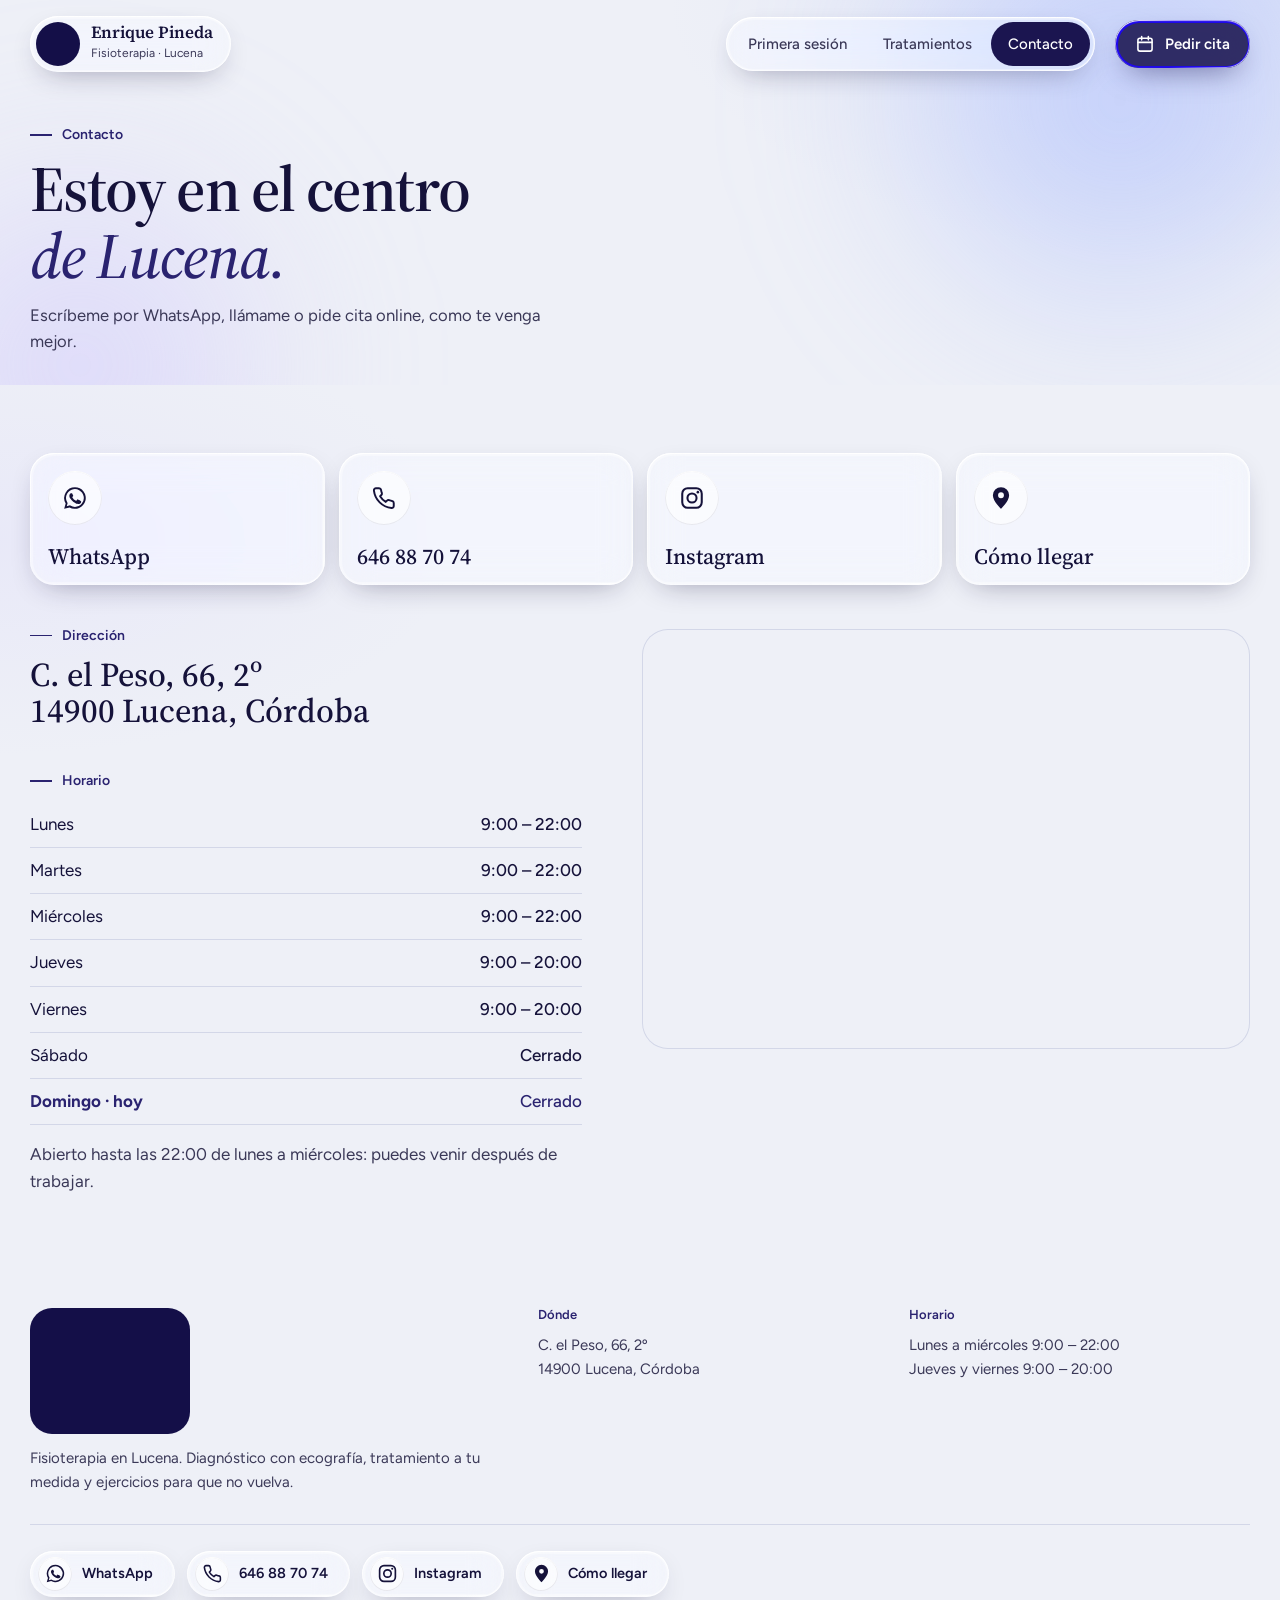
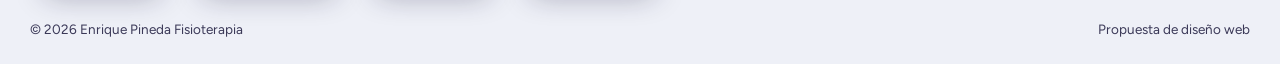
==== contacto.html @ 65e13099 "Tarjetas de la portada en una sola fila Co-Authored-By: Claude Opus 5.5 <noreply@anthropic.com> Clau" ====
<!doctype html><html lang="es"><head><meta charset="utf-8"><meta name="viewport" content="width=device-width,initial-scale=1">
<title>Contacto · Enrique Pineda Fisioterapia, Lucena</title><meta name="description" content="C. el Peso 66, 2º, Lucena. Teléfono y WhatsApp 646 88 70 74. De lunes a miércoles hasta las 22:00."><meta name="theme-color" content="#F3F4F9">
<meta property="og:title" content="Contacto · Enrique Pineda Fisioterapia, Lucena"><meta property="og:description" content="C. el Peso 66, 2º, Lucena. Teléfono y WhatsApp 646 88 70 74. De lunes a miércoles hasta las 22:00.">
<link rel="preconnect" href="https://fonts.googleapis.com"><link rel="preconnect" href="https://fonts.gstatic.com" crossorigin>
<link href="https://fonts.googleapis.com/css2?family=Source+Serif+4:ital,opsz,wght@0,8..60,400..700;1,8..60,400..600&family=Figtree:wght@400;500;600;700&display=swap" rel="stylesheet"><link rel="stylesheet" href="styles.css?v=8">
<link rel="icon" href="data:image/svg+xml,%3Csvg xmlns='http://www.w3.org/2000/svg' viewBox='0 0 32 32'%3E%3Crect width='32' height='32' rx='8' fill='%231B1550'/%3E%3Ctext x='16' y='22' font-family='Georgia' font-size='15' text-anchor='middle' fill='white'%3EEP%3C/text%3E%3C/svg%3E">
</head><body class="p-contacto">
<header class="top"><div class="wrap tin">
 <a class="logo vidrio" href="index.html?v=5" aria-label="Enrique Pineda Fisioterapia, inicio"><span class="lg-m"><img src="https://lh3.googleusercontent.com/gps-cs-s/ANWiy9TDPPx5HN5voLu350yyLnsIli0tbsr5EGFkxHIJ2i8C45ZOpgxBuerLYftpqGaePZYivNSWUARKgz8eI27tW5CN52xgbGE5AcU-4WLko_1ixAPlxbzzcXPRCS9EcOjyDguggU-z=w600-k-no" alt="" width="143" height="254"></span><span class="lg-t"><b>Enrique Pineda</b><small>Fisioterapia · Lucena</small></span></a>
 <nav class="nav vidrio" aria-label="Principal"><a href="primera-sesion.html?v=5">Primera sesión</a><a href="tratamientos.html?v=5">Tratamientos</a><a href="contacto.html?v=5" aria-current="page">Contacto</a></nav>
 <a class="btn pri hcta vidrio" href="reservar.html?v=5"><svg viewBox="0 0 24 24" aria-hidden="true"><g fill="none" stroke="currentColor" stroke-width="1.9" stroke-linecap="round"><rect x="3.5" y="5" width="17" height="15.5" rx="2.5"/><path d="M3.5 10h17M8 3v4M16 3v4"/></g></svg> Pedir cita</a>
 <button class="burger vidrio" aria-label="Abrir menú" aria-expanded="false" aria-controls="mm"><i></i><i></i></button>
</div></header>
<div class="mm" id="mm" aria-hidden="true"><a class="ml" href="primera-sesion.html?v=5">Primera sesión</a><a class="ml" href="tratamientos.html?v=5">Tratamientos</a><a class="ml" href="contacto.html?v=5" aria-current="page">Contacto</a><a class="btn pri" href="reservar.html?v=5">Pedir cita</a></div>
<main>
<section class="ph"><div class="capas" aria-hidden="true"><i></i><i></i></div><div class="wrap">
 <p class="kick rv">Contacto</p><h1 class="rv">Estoy en el centro<br><em>de Lucena.</em></h1>
 <p class="lead rv">Escríbeme por WhatsApp, llámame o pide cita online, como te venga mejor.</p>
</div></section>
<section class="sec"><div class="wrap">
 <div class="redes grande"><a class="rd rd-wa" href="https://wa.me/34646887074" target="_blank" rel="noopener"><span class="rd-i"><svg viewBox="0 0 24 24" aria-hidden="true"><path fill="currentColor" d="M12 2a10 10 0 0 0-8.6 15.1L2 22l5-1.3A10 10 0 1 0 12 2zm0 18.2c-1.5 0-3-.4-4.3-1.2l-.3-.2-3 .8.8-2.9-.2-.3A8.2 8.2 0 1 1 12 20.2zm4.5-6.1c-.2-.1-1.5-.7-1.7-.8-.2-.1-.4-.1-.6.1l-.8 1c-.1.2-.3.2-.5.1a6.7 6.7 0 0 1-3.3-2.9c-.3-.4.2-.4.7-1.4.1-.2 0-.3 0-.4l-.8-1.8c-.2-.5-.4-.4-.6-.4h-.5a1 1 0 0 0-.7.3c-.2.3-.9.9-.9 2.2s1 2.6 1.1 2.7c.1.2 1.9 2.9 4.6 4 1.7.7 2.4.8 3.2.7.5-.1 1.5-.6 1.8-1.2.2-.6.2-1.1.1-1.2l-.5-.3z"/></svg></span><span>WhatsApp</span></a><a class="rd rd-tl" href="tel:+34646887074"><span class="rd-i"><svg viewBox="0 0 24 24" aria-hidden="true"><path fill="none" stroke="currentColor" stroke-width="1.8" stroke-linejoin="round" d="M21 16.6v2.8a1.9 1.9 0 0 1-2.1 1.9A18.6 18.6 0 0 1 2.7 5.1 1.9 1.9 0 0 1 4.6 3h2.8a1.9 1.9 0 0 1 1.9 1.6c.1.9.4 1.8.7 2.6a1.9 1.9 0 0 1-.4 2L8.4 10.4a15 15 0 0 0 5.2 5.2l1.2-1.2a1.9 1.9 0 0 1 2-.4c.8.3 1.7.6 2.6.7a1.9 1.9 0 0 1 1.6 1.9z"/></svg></span><span>646 88 70 74</span></a><a class="rd rd-ig" href="https://www.instagram.com/enriquepinedafisioterapia/" target="_blank" rel="noopener"><span class="rd-i"><svg viewBox="0 0 24 24" aria-hidden="true"><g fill="none" stroke="currentColor" stroke-width="1.9"><rect x="3" y="3" width="18" height="18" rx="5"/><circle cx="12" cy="12" r="4.2"/></g><circle cx="17.4" cy="6.6" r="1.2" fill="currentColor"/></svg></span><span>Instagram</span></a><a class="rd rd-gm" href="https://www.google.com/maps/search/?api=1&query=Enrique+Pineda+Fisioterapia+Lucena" target="_blank" rel="noopener"><span class="rd-i"><svg viewBox="0 0 24 24" aria-hidden="true"><path fill="currentColor" d="M12 2a7.5 7.5 0 0 0-7.5 7.5c0 5.6 7.5 12.5 7.5 12.5s7.5-6.9 7.5-12.5A7.5 7.5 0 0 0 12 2zm0 10.2a2.7 2.7 0 1 1 0-5.4 2.7 2.7 0 0 1 0 5.4z"/></svg></span><span>Cómo llegar</span></a></div>
 <div class="vg">
  <div>
   <p class="kick rv">Dirección</p><p class="dir rv">C. el Peso, 66, 2º<br>14900 Lucena, Córdoba</p>
   <p class="kick rv" style="margin-top:44px">Horario</p>
   <ul class="hours rv"><li data-d="1"><span>Lunes</span><b>9:00 – 22:00</b></li><li data-d="2"><span>Martes</span><b>9:00 – 22:00</b></li><li data-d="3"><span>Miércoles</span><b>9:00 – 22:00</b></li><li data-d="4"><span>Jueves</span><b>9:00 – 20:00</b></li><li data-d="5"><span>Viernes</span><b>9:00 – 20:00</b></li><li data-d="6"><span>Sábado</span><b>Cerrado</b></li><li data-d="0"><span>Domingo</span><b>Cerrado</b></li></ul>
   <p class="mu rv">Abierto hasta las 22:00 de lunes a miércoles: puedes venir después de trabajar.</p>
  </div>
  <div class="mapbox rv"><iframe src="https://www.google.com/maps?q=Enrique+Pineda+Fisioterapia,+C.+el+Peso+66,+14900+Lucena&z=17&output=embed" loading="lazy" title="Mapa de la consulta" referrerpolicy="no-referrer-when-downgrade"></iframe></div>
 </div>
</div></section>
</main>
<footer class="pie"><div class="wrap">
 <div class="pie-g">
  <div><a class="logo-full" href="index.html?v=5" aria-label="Enrique Pineda Fisioterapia, inicio"><img src="https://lh3.googleusercontent.com/gps-cs-s/ANWiy9TDPPx5HN5voLu350yyLnsIli0tbsr5EGFkxHIJ2i8C45ZOpgxBuerLYftpqGaePZYivNSWUARKgz8eI27tW5CN52xgbGE5AcU-4WLko_1ixAPlxbzzcXPRCS9EcOjyDguggU-z=w600-k-no" alt="Logotipo de Enrique Pineda Fisioterapia" width="480" height="848"></a><p>Fisioterapia en Lucena. Diagnóstico con ecografía, tratamiento a tu medida y ejercicios para que no vuelva.</p></div>
  <div><h4>Dónde</h4><p><a href="https://www.google.com/maps/search/?api=1&query=Enrique+Pineda+Fisioterapia+Lucena" target="_blank" rel="noopener">C. el Peso, 66, 2º<br>14900 Lucena, Córdoba</a></p></div>
  <div><h4>Horario</h4><p>Lunes a miércoles 9:00 – 22:00<br>Jueves y viernes 9:00 – 20:00</p></div>
 </div>
 <div class="redes pie-r"><a class="rd rd-wa" href="https://wa.me/34646887074" target="_blank" rel="noopener"><span class="rd-i"><svg viewBox="0 0 24 24" aria-hidden="true"><path fill="currentColor" d="M12 2a10 10 0 0 0-8.6 15.1L2 22l5-1.3A10 10 0 1 0 12 2zm0 18.2c-1.5 0-3-.4-4.3-1.2l-.3-.2-3 .8.8-2.9-.2-.3A8.2 8.2 0 1 1 12 20.2zm4.5-6.1c-.2-.1-1.5-.7-1.7-.8-.2-.1-.4-.1-.6.1l-.8 1c-.1.2-.3.2-.5.1a6.7 6.7 0 0 1-3.3-2.9c-.3-.4.2-.4.7-1.4.1-.2 0-.3 0-.4l-.8-1.8c-.2-.5-.4-.4-.6-.4h-.5a1 1 0 0 0-.7.3c-.2.3-.9.9-.9 2.2s1 2.6 1.1 2.7c.1.2 1.9 2.9 4.6 4 1.7.7 2.4.8 3.2.7.5-.1 1.5-.6 1.8-1.2.2-.6.2-1.1.1-1.2l-.5-.3z"/></svg></span><span>WhatsApp</span></a><a class="rd rd-tl" href="tel:+34646887074"><span class="rd-i"><svg viewBox="0 0 24 24" aria-hidden="true"><path fill="none" stroke="currentColor" stroke-width="1.8" stroke-linejoin="round" d="M21 16.6v2.8a1.9 1.9 0 0 1-2.1 1.9A18.6 18.6 0 0 1 2.7 5.1 1.9 1.9 0 0 1 4.6 3h2.8a1.9 1.9 0 0 1 1.9 1.6c.1.9.4 1.8.7 2.6a1.9 1.9 0 0 1-.4 2L8.4 10.4a15 15 0 0 0 5.2 5.2l1.2-1.2a1.9 1.9 0 0 1 2-.4c.8.3 1.7.6 2.6.7a1.9 1.9 0 0 1 1.6 1.9z"/></svg></span><span>646 88 70 74</span></a><a class="rd rd-ig" href="https://www.instagram.com/enriquepinedafisioterapia/" target="_blank" rel="noopener"><span class="rd-i"><svg viewBox="0 0 24 24" aria-hidden="true"><g fill="none" stroke="currentColor" stroke-width="1.9"><rect x="3" y="3" width="18" height="18" rx="5"/><circle cx="12" cy="12" r="4.2"/></g><circle cx="17.4" cy="6.6" r="1.2" fill="currentColor"/></svg></span><span>Instagram</span></a><a class="rd rd-gm" href="https://www.google.com/maps/search/?api=1&query=Enrique+Pineda+Fisioterapia+Lucena" target="_blank" rel="noopener"><span class="rd-i"><svg viewBox="0 0 24 24" aria-hidden="true"><path fill="currentColor" d="M12 2a7.5 7.5 0 0 0-7.5 7.5c0 5.6 7.5 12.5 7.5 12.5s7.5-6.9 7.5-12.5A7.5 7.5 0 0 0 12 2zm0 10.2a2.7 2.7 0 1 1 0-5.4 2.7 2.7 0 0 1 0 5.4z"/></svg></span><span>Cómo llegar</span></a></div>
 <div class="pie-b"><span>© 2026 Enrique Pineda Fisioterapia</span><span>Propuesta de diseño web</span></div>
</div></footer>
<script>window.EP_HOURS=[[["9:00", "22:00"]], [["9:00", "22:00"]], [["9:00", "22:00"]], [["9:00", "20:00"]], [["9:00", "20:00"]], [], []];window.EP_WA="https://wa.me/34646887074";</script>
<script src="app.js?v=5"></script></body></html>
---- styles.css ----
:root{
 --papel:#EEF0F7;--blanco:#F8F9FD;--marino:#1B1550;--marino2:#2A2370;--hielo:#DFE4F5;--luz:#9DB2FF;
 --tinta:#15123A;--tinta2:#3B3958;--linea:#D3D7E8;
 --s:"Source Serif 4",Georgia,serif;--b:"Figtree",system-ui,sans-serif;--ease:cubic-bezier(.2,.75,.2,1)
}
*,*::before,*::after{box-sizing:border-box;margin:0;padding:0}
html{overflow-x:clip;scroll-behavior:smooth;-webkit-text-size-adjust:100%}
body{font:400 17px/1.6 var(--b);color:var(--tinta);background:var(--papel);-webkit-font-smoothing:antialiased;overflow-x:clip}
img{display:block;max-width:100%}
a{color:inherit}
h1,h2,h3{font-family:var(--s);font-weight:500;letter-spacing:-.02em;line-height:1;font-optical-sizing:auto}
h1 em,h2 em{font-style:italic;font-weight:400;color:var(--marino2)}
h2{font-size:clamp(42px,5.4vw,76px)}
.wrap{width:min(1220px,100% - 48px);margin-inline:auto;position:relative}
.kick{display:flex;align-items:center;gap:10px;font:600 14px/1 var(--b);color:var(--marino2);margin-bottom:22px}
.kick::before{content:"";width:22px;height:1.5px;background:currentColor}
.lead{font-size:clamp(17px,1.5vw,20px);line-height:1.55;color:var(--tinta2);max-width:32em}
.mu{color:var(--tinta2)}.sm{font-size:14px}
:focus-visible{outline:2px solid var(--marino2);outline-offset:3px;border-radius:6px}

/* botones */
.btn{--bg:var(--marino);--fg:#fff;display:inline-flex;align-items:center;justify-content:center;gap:10px;height:54px;padding:0 26px;border-radius:999px;border:0;background:var(--bg);color:var(--fg);box-shadow:inset 0 0 0 1.5px var(--bd,var(--bg));font:600 16px/1 var(--b);text-decoration:none;cursor:pointer;transition:background .25s,color .25s,box-shadow .25s,transform .2s var(--ease)}
.btn svg{width:20px;height:20px}
.btn:active{transform:scale(.97)}
.btn.pri:hover{--bg:var(--marino2)}
.btn.gh{--bg:transparent;--fg:var(--tinta);--bd:var(--linea)}
.btn.gh:hover{--bd:var(--tinta)}
.btn.claro{--bg:#fff;--fg:var(--marino)}
.btn.claro:hover{--bg:var(--hielo)}
.btn.full{width:100%}
.btn:disabled{opacity:.4;cursor:not-allowed}
.hb{display:flex;flex-wrap:wrap;gap:12px}

/* vidrio del header: los bordes reflejan lo de detrás */
.vidrio{position:relative;isolation:isolate;--ang:135deg;background:rgba(255,255,255,.32);backdrop-filter:blur(16px) saturate(1.7);-webkit-backdrop-filter:blur(16px) saturate(1.7);box-shadow:inset 0 1px 1px rgba(255,255,255,.75),inset 0 -1px 1px rgba(255,255,255,.2),0 10px 30px -14px rgba(21,18,58,.45)}
.vidrio::before,.rd::before{content:"";position:absolute;inset:0;border-radius:inherit;padding:2.5px;backdrop-filter:blur(.6px) brightness(1.55) saturate(2.4) contrast(1.15);-webkit-backdrop-filter:blur(.6px) brightness(1.55) saturate(2.4) contrast(1.15);-webkit-mask:linear-gradient(#000 0 0) content-box,linear-gradient(#000 0 0);-webkit-mask-composite:xor;mask:linear-gradient(#000 0 0) content-box exclude,linear-gradient(#000 0 0);pointer-events:none;z-index:1}
.vidrio::after,.rd::after{content:"";position:absolute;inset:0;border-radius:inherit;padding:1.2px;background:linear-gradient(var(--ang),rgba(255,255,255,.95),rgba(255,255,255,.08) 32%,rgba(255,255,255,0) 55%,rgba(255,255,255,.55) 85%,rgba(255,255,255,.9));-webkit-mask:linear-gradient(#000 0 0) content-box,linear-gradient(#000 0 0);-webkit-mask-composite:xor;mask:linear-gradient(#000 0 0) content-box exclude,linear-gradient(#000 0 0);pointer-events:none;z-index:2}

/* cabecera */
.top{position:sticky;top:0;z-index:50;padding-top:12px}
.tin{display:flex;align-items:center;gap:20px;height:64px}
.logo{display:flex;align-items:center;gap:11px;text-decoration:none;color:var(--tinta)}
.logo.vidrio{padding:6px 18px 6px 6px;border-radius:999px}
.lg-m{position:relative;flex:none;width:44px;height:44px;border-radius:50%;overflow:hidden;background:#140F48}
.lg-m img{position:absolute;width:104px;max-width:none;height:auto;left:-30px;top:-45px}
.lg-t b{display:block;font:600 17px/1.05 var(--s)}
.lg-t small{display:block;font-size:12px;color:var(--tinta2);margin-top:2px}
.nav.vidrio{display:flex;gap:2px;margin-left:auto;padding:5px;border-radius:999px}
.nav a{padding:10px 17px;border-radius:999px;font-weight:500;font-size:15px;text-decoration:none;color:var(--tinta2);transition:background .25s,color .25s}
.nav a:hover{color:var(--tinta);background:rgba(255,255,255,.6)}
.nav a[aria-current=page]{background:var(--marino);color:#fff}
.hcta.vidrio{height:48px;padding:0 20px;font-size:15px;background:rgba(27,21,80,.88);box-shadow:inset 0 1px 1px rgba(255,255,255,.35),0 12px 30px -12px rgba(27,21,80,.6)}
.burger{display:none;margin-left:auto;width:48px;height:48px;border:0;border-radius:999px;cursor:pointer}
.burger i{position:absolute;left:15px;right:15px;height:1.8px;background:var(--tinta);z-index:3;transition:transform .3s var(--ease)}
.burger i:first-child{top:20px}.burger i:last-child{top:27px}
.burger[aria-expanded=true] i:first-child{transform:translateY(3.5px) rotate(45deg)}
.burger[aria-expanded=true] i:last-child{transform:translateY(-3.5px) rotate(-45deg)}
.mm{position:fixed;inset:76px 0 0;z-index:49;background:rgba(243,244,249,.96);backdrop-filter:blur(18px);padding:24px 16px;display:flex;flex-direction:column;opacity:0;visibility:hidden;transform:translateY(-8px);transition:.3s var(--ease)}
.mm.on{opacity:1;visibility:visible;transform:none}
.mm a.ml{font:500 36px/1.15 var(--s);text-decoration:none;padding:12px 0;border-bottom:1px solid var(--linea)}
.mm .btn{margin-top:24px}

/* capas de luz */
.capas{position:absolute;inset:0;overflow:hidden;pointer-events:none;z-index:0}
.capas i{position:absolute;border-radius:50%;filter:blur(70px)}
.capas i:first-child{width:640px;height:640px;right:-160px;top:-220px;background:radial-gradient(circle,rgba(157,178,255,.55),transparent 66%);animation:d1 22s ease-in-out infinite alternate}
.capas i:last-child{width:560px;height:560px;left:-200px;bottom:-260px;background:radial-gradient(circle,rgba(200,190,255,.5),transparent 66%);animation:d2 26s ease-in-out infinite alternate}
@keyframes d1{to{transform:translate(-80px,90px) scale(1.1)}}
@keyframes d2{to{transform:translate(110px,-60px) scale(.92)}}

/* hero */
.hero{position:relative;margin-top:-76px;padding:150px 0 90px;overflow:hidden;isolation:isolate}
.hero>.wrap{z-index:1}
.hg{display:grid;grid-template-columns:1.05fr .95fr;gap:56px;align-items:center}
.estado{display:inline-flex;align-items:center;gap:10px;padding:8px 16px 8px 12px;border-radius:999px;background:rgba(255,255,255,.7);box-shadow:inset 0 0 0 1px var(--linea);font-size:14.5px;font-weight:600;margin-bottom:26px}
.estado .dot{width:9px;height:9px;border-radius:50%;background:#22C55E;box-shadow:0 0 0 0 rgba(34,197,94,.5);animation:late 2s infinite}
.estado.cl .dot{background:#F59E0B;animation:none}
@keyframes late{70%{box-shadow:0 0 0 9px rgba(34,197,94,0)}}
.hero h1{font-size:clamp(50px,6.6vw,96px);margin-bottom:26px;line-height:.98}
.hero h1 em{display:inline-block}
.hero .lead{margin-bottom:34px}
.nota{display:flex;align-items:center;gap:12px;margin-top:36px;font-size:15px;color:var(--tinta2)}
.nota b{font:500 34px/1 var(--s);color:var(--tinta)}
.est{color:#E8A90C;letter-spacing:2px}
.hfig{position:relative}
.cita{position:absolute;left:-46px;bottom:-34px;max-width:270px;padding:18px 20px;border-radius:18px;background:rgba(255,255,255,.75);backdrop-filter:blur(16px);-webkit-backdrop-filter:blur(16px);box-shadow:inset 0 1px 1px #fff,0 0 0 1px var(--linea),0 24px 40px -24px rgba(21,18,58,.5);animation:flota 7s ease-in-out infinite}
.cita blockquote{font:italic 500 19px/1.3 var(--s)}
.cita figcaption{font-size:13px;color:var(--tinta2);margin-top:8px}
@keyframes flota{50%{transform:translateY(-10px)}}

/* monitor de ecografía */
.eco{border-radius:26px;background:linear-gradient(160deg,#221B66,#120D3E);padding:14px;box-shadow:0 50px 90px -40px rgba(21,18,58,.7),inset 0 1px 1px rgba(255,255,255,.15);color:#fff}
.eco-bar,.eco-pie{display:flex;justify-content:space-between;align-items:center;padding:6px 10px 12px;font-size:12.5px;font-weight:600;color:rgba(255,255,255,.7)}
.eco-pie{padding:12px 10px 4px}
.eco-bar span:first-child{display:flex;align-items:center;gap:8px;color:#fff}
.eco-bar span:first-child i{width:8px;height:8px;border-radius:50%;background:#FF5A5F;animation:rec 1.4s infinite}
@keyframes rec{50%{opacity:.25}}
.eco-bar [data-eco-paso]{padding:4px 10px;border-radius:999px;background:rgba(157,178,255,.18);color:var(--luz)}
.eco-pie [data-eco-txt]{color:#fff;font-size:14px}
.eco-pan{position:relative;border-radius:16px;overflow:hidden;background:#05060F}
.eco-pan svg{display:block;width:100%;height:auto}
.eco-capa{fill:none;stroke:rgba(255,255,255,.55);stroke-width:3;filter:blur(1.2px)}
.eco-capa.c2{stroke:rgba(255,255,255,.38);stroke-width:5}
.eco-capa.c3{stroke:rgba(255,255,255,.3);stroke-width:2}
.eco-barrido{transform-origin:200px 12px;animation:barre 4.5s ease-in-out infinite alternate}
@keyframes barre{from{transform:rotate(-27deg)}to{transform:rotate(27deg)}}
.eco-ruido{animation:parpa .18s steps(2) infinite}
@keyframes parpa{50%{opacity:.48}}
.eco-diana{transition:transform 1s var(--ease)}
.eco-diana circle:first-child{transform-origin:0 0;animation:diana 1.8s ease-in-out infinite}
@keyframes diana{50%{transform:scale(1.25);opacity:.6}}
.eco-esc{position:absolute;right:10px;top:10%;bottom:10%;display:flex;flex-direction:column;justify-content:space-between}
.eco-esc i{display:block;width:10px;height:1px;background:rgba(255,255,255,.4)}

/* datos */
.datos{padding:10px 0 40px}
.dg{display:grid;grid-template-columns:repeat(3,1fr);border-top:1px solid var(--linea);border-bottom:1px solid var(--linea)}
.dg>div{padding:30px 28px;display:flex;flex-direction:column;gap:6px}
.dg>div+div{border-left:1px solid var(--linea)}
.dg>div:first-child{padding-left:0}
.dg b{font:500 clamp(34px,3.6vw,50px)/1 var(--s)}
.dg span{color:var(--tinta2);font-size:15.5px}

/* primera sesión: escena fijada */
.historia{position:relative;height:520vh;background:var(--blanco);border-top:1px solid var(--linea)}
.hs-stage{position:sticky;top:0;height:100vh;overflow:hidden;display:flex;align-items:center}
.hs-g{display:grid;grid-template-columns:1fr 1fr;gap:60px;align-items:center;padding-top:40px}
.hs-t{position:relative;padding-left:32px}
.hs-barra{position:absolute;left:0;top:44px;bottom:0;width:3px;border-radius:3px;background:var(--linea);overflow:hidden}
.hs-barra i{position:absolute;inset:0;background:var(--marino);transform-origin:top;transform:scaleY(0)}
.hs-pasos{list-style:none;position:relative;min-height:440px}
.hs-pasos li{position:absolute;inset:0 0 auto 0;will-change:transform,opacity}
.hs-pasos li>span{display:block;font:600 14px/1 var(--b);color:var(--marino2);margin-bottom:16px}
.hs-pasos h2{font-size:clamp(40px,4.6vw,66px);margin-bottom:18px}
.hs-pasos p{font-size:18.5px;color:var(--tinta2);max-width:26em}
.hs-pasos blockquote{margin-top:26px;padding:18px 22px;border-radius:16px;background:var(--papel);font:italic 500 20px/1.35 var(--s);max-width:28em;box-shadow:inset 3px 0 0 var(--marino)}
.hs-pasos cite{display:block;font:500 13.5px/1 var(--b);font-style:normal;color:var(--tinta2);margin-top:10px}

/* qué trato */
.sec{position:relative;padding:120px 0}
.sh{margin-bottom:54px;max-width:760px}
.sh.fila{max-width:none;display:flex;justify-content:space-between;align-items:flex-end;gap:24px}
.tg{display:grid;grid-template-columns:repeat(3,1fr);gap:16px}
.tc{position:relative;padding:30px 28px;border-radius:24px;background:var(--blanco);box-shadow:inset 0 0 0 1px var(--linea);display:flex;flex-direction:column;transition:transform .35s var(--ease),box-shadow .35s}
.tc:hover{transform:translateY(-4px);box-shadow:inset 0 0 0 1px var(--luz),0 26px 40px -30px rgba(21,18,58,.5)}
.tc-n{font:600 13px/1 var(--b);color:var(--marino2);margin-bottom:34px}
.tc h3{font-size:30px;margin-bottom:10px}
.tc p{color:var(--tinta2);font-size:15.5px;flex:1}
.tc blockquote{margin-top:22px;padding-top:18px;border-top:1px dashed var(--linea);font:italic 500 17px/1.35 var(--s)}
.tc cite{display:block;font:500 13px/1 var(--b);font-style:normal;color:var(--tinta2);margin-top:8px}

/* opiniones */
.opin{background:var(--blanco);border-top:1px solid var(--linea)}
.og{display:grid;grid-template-columns:repeat(4,1fr);gap:16px}
.op{padding:28px;border-radius:22px;background:var(--papel);display:flex;flex-direction:column;gap:14px}
.op blockquote{font:italic 500 20px/1.35 var(--s);flex:1}
.op figcaption{font-size:14px;font-weight:600;color:var(--tinta2)}
.op:first-child{background:var(--marino);color:#fff}
.op:first-child figcaption{color:rgba(255,255,255,.7)}

/* cierre */
.cierre{position:relative;padding:130px 0;background:var(--marino);color:#fff;text-align:center;overflow:hidden;isolation:isolate;margin:0 14px 14px;border-radius:40px}
.cierre .capas i:first-child{background:radial-gradient(circle,rgba(157,178,255,.45),transparent 66%)}
.cierre .capas i:last-child{background:radial-gradient(circle,rgba(120,100,255,.4),transparent 66%)}
.cierre>.wrap{z-index:1}
.cierre h2{font-size:clamp(44px,6vw,86px);margin-bottom:20px}
.cierre h2 em{color:var(--luz)}
.cierre p{color:rgba(255,255,255,.75);font-size:19px;margin-bottom:30px}
.cierre .hb{justify-content:center}

/* páginas interiores */
.ph{position:relative;margin-top:-76px;padding:170px 0 80px;overflow:hidden;isolation:isolate}
.ph>.wrap{z-index:1}
.ph h1{font-size:clamp(52px,7vw,104px);margin-bottom:22px}
.vg{display:grid;grid-template-columns:1fr 1.1fr;gap:60px;align-items:start}
.dir{font:500 clamp(30px,3vw,42px)/1.1 var(--s);margin-bottom:10px}
.hours{list-style:none;margin-bottom:16px}
.hours li{display:flex;justify-content:space-between;padding:12px 0;border-bottom:1px solid var(--linea)}
.hours b{font-weight:500}
.hours li.today{color:var(--marino2);font-weight:700}
.hours li.today span::after{content:" · hoy"}
.mapbox{height:520px;border-radius:26px;overflow:hidden;box-shadow:inset 0 0 0 1px var(--linea)}
.mapbox iframe{width:100%;height:100%;border:0;filter:saturate(.7) hue-rotate(10deg)}

/* botones de contacto: vidrio, color al pasar */
.redes{display:flex;flex-wrap:wrap;gap:12px}
.rd{--c:#25D366;--fg:#fff;--ang:135deg;position:relative;isolation:isolate;display:inline-flex;align-items:center;gap:10px;height:54px;padding:0 22px 0 8px;border-radius:999px;text-decoration:none;font:600 15.5px/1 var(--b);color:var(--tinta);background:rgba(255,255,255,.34);backdrop-filter:blur(16px) saturate(1.7);-webkit-backdrop-filter:blur(16px) saturate(1.7);box-shadow:inset 0 1px 1px rgba(255,255,255,.75),inset 0 -1px 1px rgba(255,255,255,.2),0 10px 30px -14px rgba(21,18,58,.45);transition:background .35s,color .3s,box-shadow .35s,transform .25s var(--ease)}
.rd-i{display:grid;place-items:center;width:40px;height:40px;border-radius:50%;background:rgba(255,255,255,.6);box-shadow:inset 0 1px 1px #fff,inset 0 0 0 1px rgba(21,18,58,.08);transition:background .35s}
.rd-i svg{width:21px;height:21px}
.rd:hover,.rd:focus-visible{background:var(--bgc,color-mix(in srgb,var(--c) 88%,transparent));color:var(--fg);box-shadow:inset 0 1px 1px rgba(255,255,255,.55),0 14px 30px -12px var(--c);transform:translateY(-2px)}
.rd:hover .rd-i,.rd:focus-visible .rd-i{background:rgba(255,255,255,.24)}
.rd-wa{--c:#25D366}.rd-tl{--c:#0A84FF}.rd-gm{--c:#EA4335}
.rd-ig{--c:#DD2A7B;--bgc:linear-gradient(45deg,#F58529,#DD2A7B 45%,#8134AF 75%,#515BD4)}
.cierre .rd{color:#fff;background:rgba(255,255,255,.1)}
.cierre .rd-i{background:rgba(255,255,255,.14);box-shadow:inset 0 1px 1px rgba(255,255,255,.3)}
.ci-r{justify-content:center;margin-top:16px}
.redes.grande{display:grid;grid-template-columns:repeat(4,1fr);gap:14px;margin-bottom:80px}
.redes.grande .rd{height:auto;flex-direction:column;align-items:flex-start;gap:30px;padding:22px;border-radius:24px;font:500 26px/1 var(--s)}
.redes.grande .rd-i{width:54px;height:54px}.redes.grande .rd-i svg{width:26px;height:26px}
.pie-r{padding:26px 0 0}.pie-r .rd{height:46px;font-size:14.5px}.pie-r .rd-i{width:34px;height:34px}

/* reservar */
.bk{display:grid;grid-template-columns:1fr 340px;gap:50px;align-items:start}
.bf{min-width:0}
.bf fieldset{border:0;margin:0 0 20px;padding:32px;background:var(--blanco);border-radius:26px;box-shadow:inset 0 0 0 1px var(--linea);min-width:0}
.bf legend{float:left;width:100%;display:flex;align-items:center;gap:14px;font:500 30px/1 var(--s);margin-bottom:22px}
.bf legend span{display:grid;place-items:center;width:36px;height:36px;border-radius:50%;background:var(--marino);color:#fff;font:600 15px/1 var(--b)}
.ops{clear:both;display:grid;grid-template-columns:1fr 1fr;gap:10px}
.opt{display:flex;flex-direction:column;align-items:flex-start;gap:4px;text-align:left;padding:16px 18px;border-radius:16px;border:0;box-shadow:inset 0 0 0 1.5px var(--linea);background:var(--papel);cursor:pointer;font:inherit;color:inherit;transition:.2s}
.opt b{font-weight:600}
.opt small{font-size:13.5px;color:var(--tinta2)}
.opt:hover{box-shadow:inset 0 0 0 1.5px var(--marino2)}
.opt.on{background:var(--marino);color:#fff;box-shadow:none}.opt.on small{color:rgba(255,255,255,.7)}
.days{clear:both;display:flex;gap:8px;overflow-x:auto;padding-bottom:10px;margin-bottom:16px}
.days button{flex:none;width:64px;padding:12px 0;border-radius:16px;border:0;box-shadow:inset 0 0 0 1.5px var(--linea);background:var(--papel);cursor:pointer;display:flex;flex-direction:column;align-items:center;gap:3px;font:inherit;color:inherit;transition:.2s}
.days small{font-size:12px;color:var(--tinta2)}
.days b{font:500 26px/1 var(--s)}
.days button:hover:not(:disabled){box-shadow:inset 0 0 0 1.5px var(--marino2)}
.days button.on{background:var(--marino);color:#fff;box-shadow:none}.days button.on small{color:rgba(255,255,255,.7)}
.days button:disabled{opacity:.35;cursor:not-allowed}
.slots{display:grid;grid-template-columns:repeat(auto-fill,minmax(80px,1fr));gap:8px}
.slots button{height:44px;border-radius:12px;border:0;box-shadow:inset 0 0 0 1.5px var(--linea);background:var(--papel);font:600 15px/1 var(--b);color:inherit;cursor:pointer;transition:.2s}
.slots button:hover:not(:disabled){box-shadow:inset 0 0 0 1.5px var(--marino2)}
.slots button.on{background:var(--marino);color:#fff;box-shadow:none}
.slots button:disabled{text-decoration:line-through;opacity:.4;cursor:not-allowed;background:transparent}
.empty{grid-column:1/-1;color:var(--tinta2);font-size:15px}
.fl2{clear:both;display:grid;grid-template-columns:1fr 1fr;gap:14px;margin-bottom:14px}
.bf label{display:flex;flex-direction:column;gap:8px;font-size:14.5px;font-weight:600}
.bf label small{font-weight:400;color:var(--tinta2)}
.bf input,.bf textarea{font:400 16px/1.4 var(--b);padding:14px 16px;border-radius:14px;border:0;box-shadow:inset 0 0 0 1.5px var(--linea);background:var(--papel);color:var(--tinta);resize:vertical}
.bf input:focus,.bf textarea:focus{outline:none;box-shadow:inset 0 0 0 2px var(--marino2);background:#fff}
.tk-w{position:sticky;top:100px}
.tk{background:linear-gradient(160deg,#241C6E,#130E42);color:#fff;border-radius:26px;padding:24px;margin-bottom:16px;box-shadow:0 30px 60px -34px rgba(21,18,58,.7)}
.tk-top{display:flex;justify-content:space-between;align-items:center;padding-bottom:16px;border-bottom:1px solid rgba(255,255,255,.15);font-size:12.5px;font-weight:600;color:rgba(255,255,255,.7)}
.tk-dia{display:flex;align-items:center;gap:16px;padding:20px 0 4px}
.tk-dia b{font:500 84px/.85 var(--s)}
.tk-dia div{display:flex;flex-direction:column;font-weight:600;text-transform:capitalize}
.tk-dia div span+span{font-weight:400;opacity:.7;text-transform:none}
.tk-hora{font:italic 500 40px/1 var(--s);color:var(--luz);padding-bottom:16px;border-bottom:1px dashed rgba(255,255,255,.25)}
.tk dl div{display:flex;justify-content:space-between;gap:12px;padding:10px 0;font-size:14.5px;border-bottom:1px solid rgba(255,255,255,.08)}
.tk dt{opacity:.65}.tk dd{font-weight:600;text-align:right}
.tk.tick .tk-dia b{animation:sube .45s var(--ease)}
@keyframes sube{from{opacity:0;transform:translateY(10px)}}

/* pie */
.pie{padding:70px 0 30px}
.pie-g{display:grid;grid-template-columns:1.4fr 1fr 1fr;gap:30px;padding-bottom:30px;border-bottom:1px solid var(--linea)}
.pie p{color:var(--tinta2);font-size:15px;margin-top:12px;max-width:30em}
.pie h4{font:600 13px/1 var(--b);color:var(--marino2)}
.pie a{text-decoration:none}
.pie-b{display:flex;justify-content:space-between;flex-wrap:wrap;gap:16px;padding-top:22px;font-size:13.5px;color:var(--tinta2)}

/* aparición */
.rv{opacity:0;transform:translateY(24px);transition:opacity .8s var(--ease),transform .8s var(--ease)}
.rv.in{opacity:1;transform:none}

@media(max-width:1000px){
 .nav.vidrio,.hcta.vidrio{display:none}.burger{display:block}
 .hg,.vg,.bk{grid-template-columns:1fr}
 .hfig{max-width:520px}
 .tg{grid-template-columns:1fr 1fr}
 .og{grid-template-columns:1fr 1fr}
 .tk-w{position:relative;top:0;max-width:420px}
 .redes.grande{grid-template-columns:1fr 1fr}
 .historia{height:460vh}
 .hs-g{grid-template-columns:1fr;gap:10px;padding-top:96px;align-content:center}
 .hs-fig{order:-1;max-width:330px}
 .hs-fig .eco{padding:8px;border-radius:18px}
 .hs-fig .eco-bar,.hs-fig .eco-pie{padding:4px 8px 6px;font-size:11px}
 .hs-pasos{min-height:330px}
 .hs-pasos h2{font-size:clamp(32px,8vw,48px);margin-bottom:10px}
 .hs-pasos p{font-size:15.5px}
 .hs-pasos blockquote{margin-top:14px;padding:12px 14px;font-size:16px}
 .pie-g{grid-template-columns:1fr}
}
@media(max-width:620px){
 body{font-size:16px}
 .wrap{width:calc(100% - 32px)}
 .top{padding-top:8px}.mm{inset:72px 0 0}
 .lg-t small{display:none}
 .hero{padding-top:120px}
 .hb .btn{flex:1 1 100%}
 .cita{left:auto;right:-6px;bottom:-40px;max-width:220px;padding:14px}
 .cita blockquote{font-size:16px}
 .dg{grid-template-columns:1fr}
 .dg>div{padding:20px 0}.dg>div+div{border-left:0;border-top:1px solid var(--linea)}
 .sec{padding:80px 0}
 .tg,.og{grid-template-columns:1fr}
 .sh.fila{flex-direction:column;align-items:flex-start}
 .cierre{margin:0 8px 8px;border-radius:28px;padding:90px 0}
 .ci-r .rd{flex:1 1 calc(50% - 6px)}
 .redes.grande{grid-template-columns:1fr 1fr}
 .redes.grande .rd{font-size:21px;gap:20px}
 .bf fieldset{padding:22px 16px}
 .ops,.fl2{grid-template-columns:1fr}
 .mapbox{height:360px}
 .hs-fig{max-width:250px}
 .hs-pasos{min-height:340px}
}
@media(prefers-reduced-motion:reduce){
 *,*::before,*::after{animation:none!important;transition:none!important;scroll-behavior:auto!important}
 .rv{opacity:1;transform:none}
 .historia{height:auto}.hs-stage{position:relative;height:auto;padding:100px 0}
}
.slots .grp{grid-column:1/-1;font-size:13px;font-weight:600;color:var(--tinta2);margin-top:4px}

/* ===== logo completo en el pie ===== */
.logo-full{display:block;width:190px;height:150px;border-radius:22px;overflow:hidden;position:relative;background:#140F48}
.logo-full img{position:absolute;width:340px;max-width:none;height:auto;left:-73px;top:-173px}

/* ===== portada: tarjetas hacia cada página ===== */
.explora{background:var(--blanco);border-top:1px solid var(--linea)}
.xg{display:grid;grid-template-columns:1.25fr 1fr;grid-template-rows:auto auto;gap:16px}
.xc{position:relative;display:flex;flex-direction:column;padding:34px;border-radius:28px;text-decoration:none;color:var(--tinta);background:var(--papel);box-shadow:inset 0 0 0 1px var(--linea);overflow:hidden;isolation:isolate;transition:transform .4s var(--ease),box-shadow .4s}
.xc:hover{transform:translateY(-4px);box-shadow:inset 0 0 0 1px var(--luz),0 30px 50px -34px rgba(21,18,58,.5)}
.xc-1{grid-row:span 2;background:linear-gradient(160deg,#241C6E,#130E42);color:#fff;box-shadow:none}
.xc-1::after{content:"";position:absolute;right:-120px;bottom:-140px;width:420px;height:420px;border-radius:50%;background:radial-gradient(circle,rgba(157,178,255,.35),transparent 66%);z-index:-1}
.xc-k{font-size:13.5px;font-weight:600;color:var(--marino2);margin-bottom:auto;padding-bottom:40px}
.xc-1 .xc-k{color:var(--luz)}
.xc h3{font-size:clamp(28px,2.8vw,40px);margin-bottom:12px;max-width:14em}
.xc p{color:var(--tinta2);max-width:28em}
.xc-1 p{color:rgba(255,255,255,.72)}
.xc-mini{list-style:none;counter-reset:m;display:flex;flex-wrap:wrap;gap:8px;margin-top:30px}
.xc-mini li{counter-increment:m;display:flex;align-items:center;gap:8px;padding:8px 14px 8px 8px;border-radius:999px;background:rgba(255,255,255,.08);box-shadow:inset 0 0 0 1px rgba(255,255,255,.16);font-size:14px}
.xc-mini li::before{content:counter(m);display:grid;place-items:center;width:24px;height:24px;border-radius:50%;background:var(--luz);color:var(--marino);font-weight:700;font-size:12.5px}
.xc-tags{display:flex;flex-wrap:wrap;gap:6px;margin-top:22px}
.xc-tags span{padding:6px 12px;border-radius:999px;background:var(--blanco);box-shadow:inset 0 0 0 1px var(--linea);font-size:13.5px}
.xc-go{display:inline-flex;align-items:center;gap:8px;margin-top:30px;font-weight:600;font-size:15px}
.xc-go::after{content:"→";transition:transform .3s var(--ease)}
.xc:hover .xc-go::after{transform:translateX(5px)}

/* ===== primera sesión: línea de tiempo ===== */
.tl{list-style:none;position:relative}
.tl::before{content:"";position:absolute;left:31px;top:20px;bottom:20px;width:1.5px;background:linear-gradient(var(--marino),var(--luz))}
.tl-i{position:relative;display:grid;grid-template-columns:64px 1fr 1fr;gap:40px;align-items:center;padding:56px 0;border-bottom:1px solid var(--linea)}
.tl-i:last-child{border-bottom:0}
.tl-n{position:relative;z-index:1;display:grid;place-items:center;width:64px;height:64px;border-radius:50%;background:var(--blanco);box-shadow:inset 0 0 0 1.5px var(--marino);font:italic 500 30px/1 var(--s);color:var(--marino)}
.tl-k{font-size:13.5px;font-weight:600;color:var(--marino2);margin-bottom:12px}
.tl-t h2{font-size:clamp(34px,3.6vw,52px);margin-bottom:14px}
.tl-t>p:not(.tl-k){color:var(--tinta2);font-size:18px;max-width:28em}
.tl-q{padding:28px 30px;border-radius:24px;background:var(--blanco);box-shadow:inset 0 0 0 1px var(--linea),0 24px 40px -34px rgba(21,18,58,.4)}
.tl-q blockquote{font:italic 500 23px/1.35 var(--s)}
.tl-q figcaption{font-size:14px;color:var(--tinta2);margin-top:12px}
.tl-q2{margin-top:22px;padding:18px 22px}
.tl-q2 blockquote{font-size:18px}
.tl-v .eco{max-width:460px}

/* ===== tratamientos: bono ===== */
.bono{display:flex;align-items:center;justify-content:space-between;gap:24px;margin-top:22px;padding:28px 32px;border-radius:24px;background:var(--hielo)}
.bono h3{font-size:28px;margin-bottom:4px}
.bono p{color:var(--tinta2)}

@media(max-width:1000px){
 .xg{grid-template-columns:1fr}.xc-1{grid-row:auto}
 .tl-i{grid-template-columns:52px 1fr;gap:20px 22px}
 .tl-v{grid-column:2}
 .tl::before{left:25px}
 .tl-n{width:52px;height:52px;font-size:24px}
}
@media(max-width:620px){
 .tl-i{grid-template-columns:44px 1fr;padding:40px 0}
 .tl::before{left:21px}
 .tl-n{width:44px;height:44px;font-size:20px}
 .tl-q{padding:20px}.tl-q blockquote{font-size:19px}
 .bono{flex-direction:column;align-items:flex-start;padding:24px}
 .xc{padding:26px}
}

/* ===== legibilidad y alturas más compactas ===== */
body{background:radial-gradient(80% 50% at 100% 0%,rgba(157,178,255,.18),transparent 60%),radial-gradient(60% 40% at 0% 60%,rgba(200,190,255,.14),transparent 60%),var(--papel);background-attachment:fixed}
h1,h2,h3{font-weight:600;letter-spacing:-.025em;line-height:1.04}
h1 em,h2 em{font-weight:500}
h2{font-size:clamp(32px,3.6vw,52px)}
.lead{font-size:clamp(16.5px,1.3vw,18.5px)}
.hero{padding:118px 0 48px}
.hero h1{font-size:clamp(40px,4.9vw,70px);margin-bottom:18px}
.hero .lead{margin-bottom:26px}
.nota{margin-top:24px}
.hfig .eco{max-width:500px;margin-left:auto}
.cita{bottom:-24px}
.estado{margin-bottom:18px}
.datos{padding:0 0 10px}
.dg>div{padding:20px 24px}
.dg b{font-size:clamp(28px,2.8vw,40px)}
.sec{padding:68px 0}
.sh{margin-bottom:32px}
.kick{margin-bottom:14px}
.xc{padding:28px}
.xc-k{padding-bottom:22px}
.xc h3{font-size:clamp(24px,2.3vw,32px)}
.xc-mini{margin-top:20px}.xc-go{margin-top:20px}
.tc{padding:24px}
.tc-n{margin-bottom:18px}
.tc h3{font-size:25px}
.tc blockquote{margin-top:16px;padding-top:14px;font-size:16px}
.op{padding:22px}
.op blockquote{font-size:18px}
.cierre{padding:76px 0}
.cierre h2{font-size:clamp(34px,4.4vw,62px);margin-bottom:14px}
.cierre p{margin-bottom:22px}
.ph{padding:128px 0 30px}
.ph h1{font-size:clamp(40px,5vw,72px);margin-bottom:14px}
.tl-i{padding:30px 0;gap:32px}
.tl-t h2{font-size:clamp(28px,2.8vw,40px);margin-bottom:10px}
.tl-t>p:not(.tl-k){font-size:17px}
.tl-q{padding:22px 24px}
.tl-q blockquote{font-size:19.5px}
.tl-v .eco{max-width:380px}
.bono{padding:22px 26px}
.redes.grande{margin-bottom:44px}
.redes.grande .rd{gap:20px;padding:18px;font-size:22px}
.mapbox{height:420px}
.dir{font-size:clamp(26px,2.6vw,34px)}
.hours li{padding:9px 0}
.bf fieldset{padding:26px;margin-bottom:14px}
.bf legend{font-size:25px;margin-bottom:16px}
.pie{padding:44px 0 24px}
.logo-full{width:160px;height:126px}
.logo-full img{width:286px;left:-62px;top:-146px}
.lg-t b{font-weight:600}
@media(max-width:620px){
 .hero{padding-top:100px}
 .sec{padding:52px 0}
 .ph{padding:104px 0 20px}
 .tl-i{padding:24px 0}
 .cierre{padding:60px 0}
}
.xg{grid-template-columns:1.25fr 1fr 1fr;grid-template-rows:auto}
.xc-1{grid-row:auto}
.xc-k{margin-bottom:0;padding-bottom:16px}
.xc h3{font-size:clamp(22px,2vw,28px)}
.xc p{font-size:15.5px}
.xc-go{margin-top:auto;padding-top:20px}
.xc-mini li{padding:6px 12px 6px 6px;font-size:13px}
.xc-mini li::before{width:20px;height:20px;font-size:11.5px}
.xc-tags span{font-size:12.5px;padding:5px 10px}
@media(max-width:1000px){.xg{grid-template-columns:1fr}}
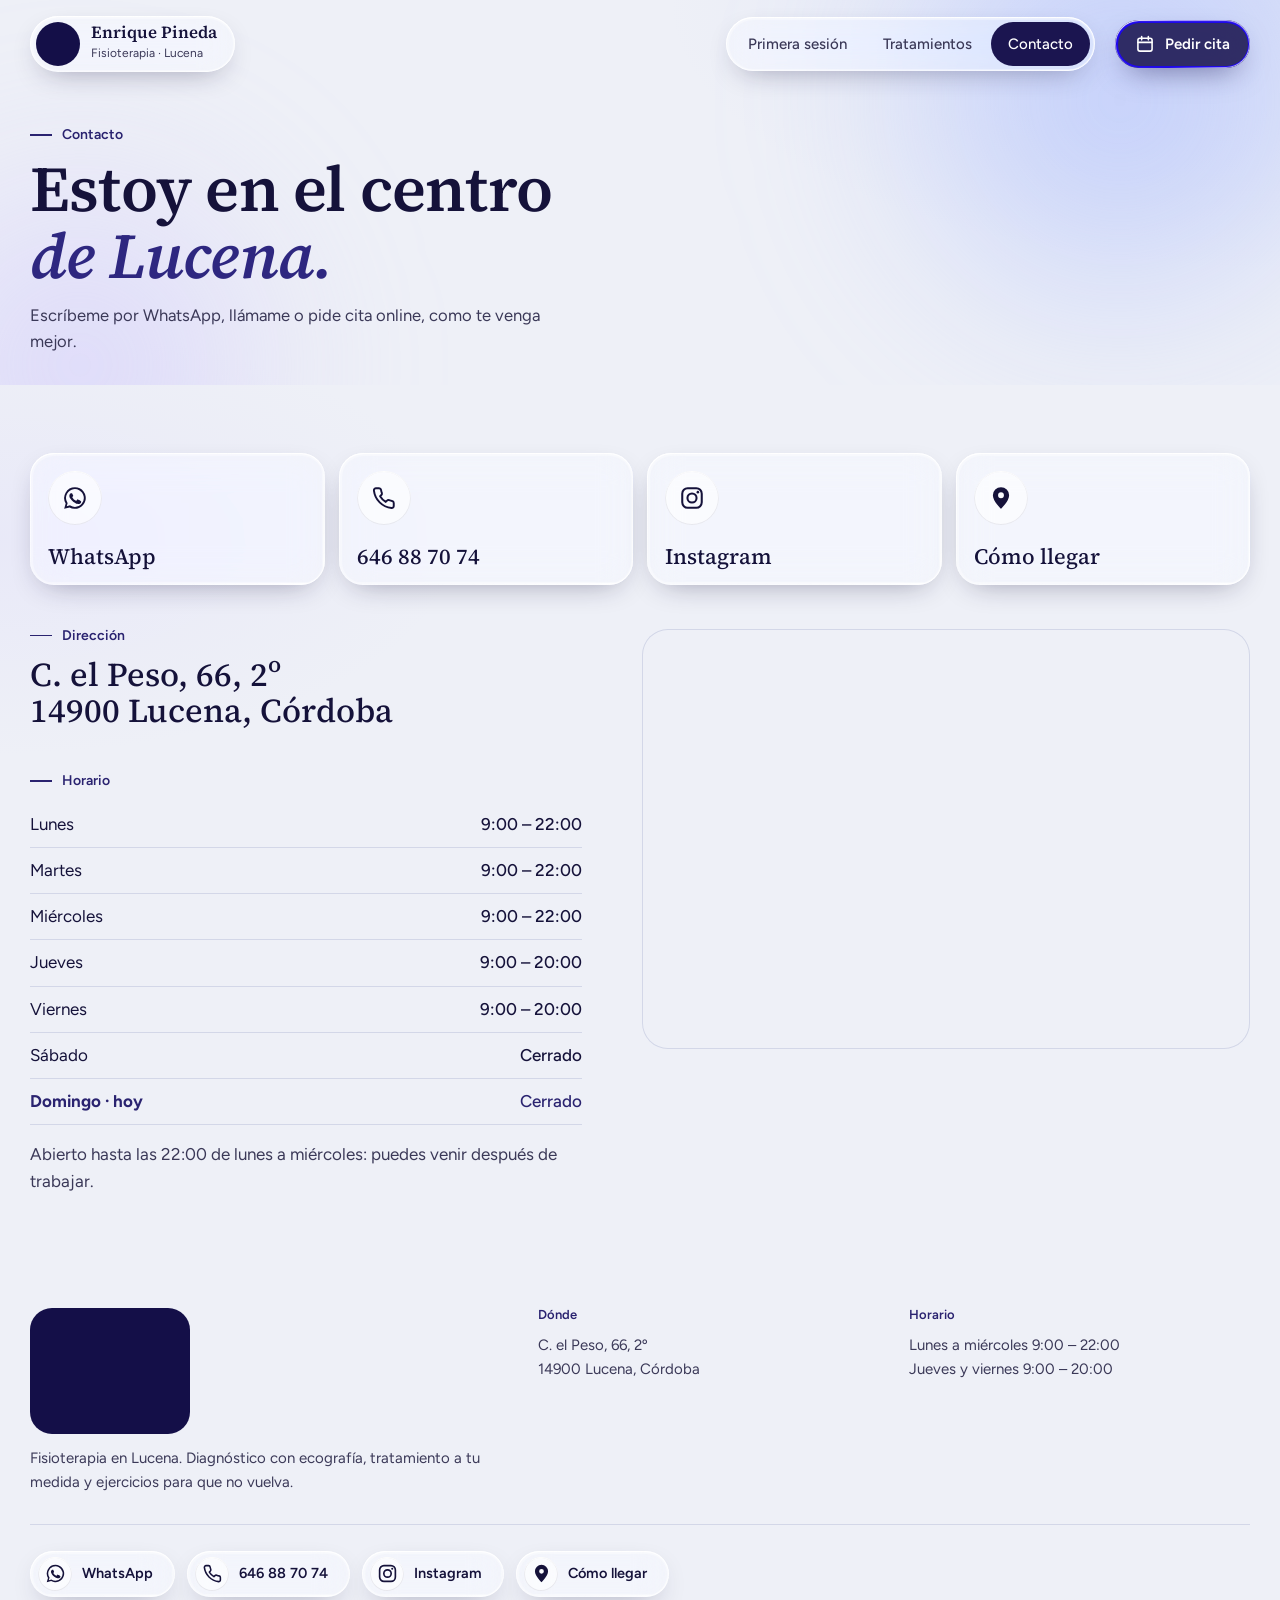
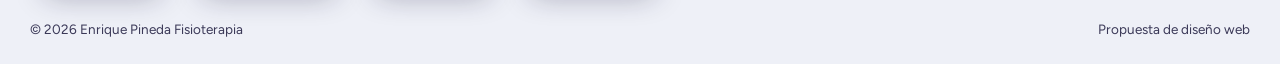
==== commit 6dbaeec6: "Títulos con el corte de texto de la fuente, más legibles Co-Authored-By: Claude Opus 5.5 <noreply@an" ====
--- a/contacto.html
+++ b/contacto.html
@@ -2,7 +2,7 @@
 <title>Contacto · Enrique Pineda Fisioterapia, Lucena</title><meta name="description" content="C. el Peso 66, 2º, Lucena. Teléfono y WhatsApp 646 88 70 74. De lunes a miércoles hasta las 22:00."><meta name="theme-color" content="#F3F4F9">
 <meta property="og:title" content="Contacto · Enrique Pineda Fisioterapia, Lucena"><meta property="og:description" content="C. el Peso 66, 2º, Lucena. Teléfono y WhatsApp 646 88 70 74. De lunes a miércoles hasta las 22:00.">
 <link rel="preconnect" href="https://fonts.googleapis.com"><link rel="preconnect" href="https://fonts.gstatic.com" crossorigin>
-<link href="https://fonts.googleapis.com/css2?family=Source+Serif+4:ital,opsz,wght@0,8..60,400..700;1,8..60,400..600&family=Figtree:wght@400;500;600;700&display=swap" rel="stylesheet"><link rel="stylesheet" href="styles.css?v=8">
+<link href="https://fonts.googleapis.com/css2?family=Source+Serif+4:ital,opsz,wght@0,8..60,400..700;1,8..60,400..600&family=Figtree:wght@400;500;600;700&display=swap" rel="stylesheet"><link rel="stylesheet" href="styles.css?v=9">
 <link rel="icon" href="data:image/svg+xml,%3Csvg xmlns='http://www.w3.org/2000/svg' viewBox='0 0 32 32'%3E%3Crect width='32' height='32' rx='8' fill='%231B1550'/%3E%3Ctext x='16' y='22' font-family='Georgia' font-size='15' text-anchor='middle' fill='white'%3EEP%3C/text%3E%3C/svg%3E">
 </head><body class="p-contacto">
 <header class="top"><div class="wrap tin">
--- a/styles.css
+++ b/styles.css
@@ -435,3 +435,7 @@
 .xc-mini li::before{width:20px;height:20px;font-size:11.5px}
 .xc-tags span{font-size:12.5px;padding:5px 10px}
 @media(max-width:1000px){.xg{grid-template-columns:1fr}}
+/* títulos: corte de texto (trazos más gruesos, menos contraste) para que se lean mejor */
+h1,h2,h3,.lg-t b,.cita blockquote,.tl-q blockquote,.tc blockquote,.op blockquote,.nota b,.dg b,.dir,.redes.grande .rd,.tk-dia b,.tk-hora,.days b,.bf legend{font-optical-sizing:none;font-variation-settings:"opsz" 16}
+h1,h2,h3{font-weight:600;letter-spacing:-.012em}
+h1 em,h2 em{font-weight:600;color:#2E2780}
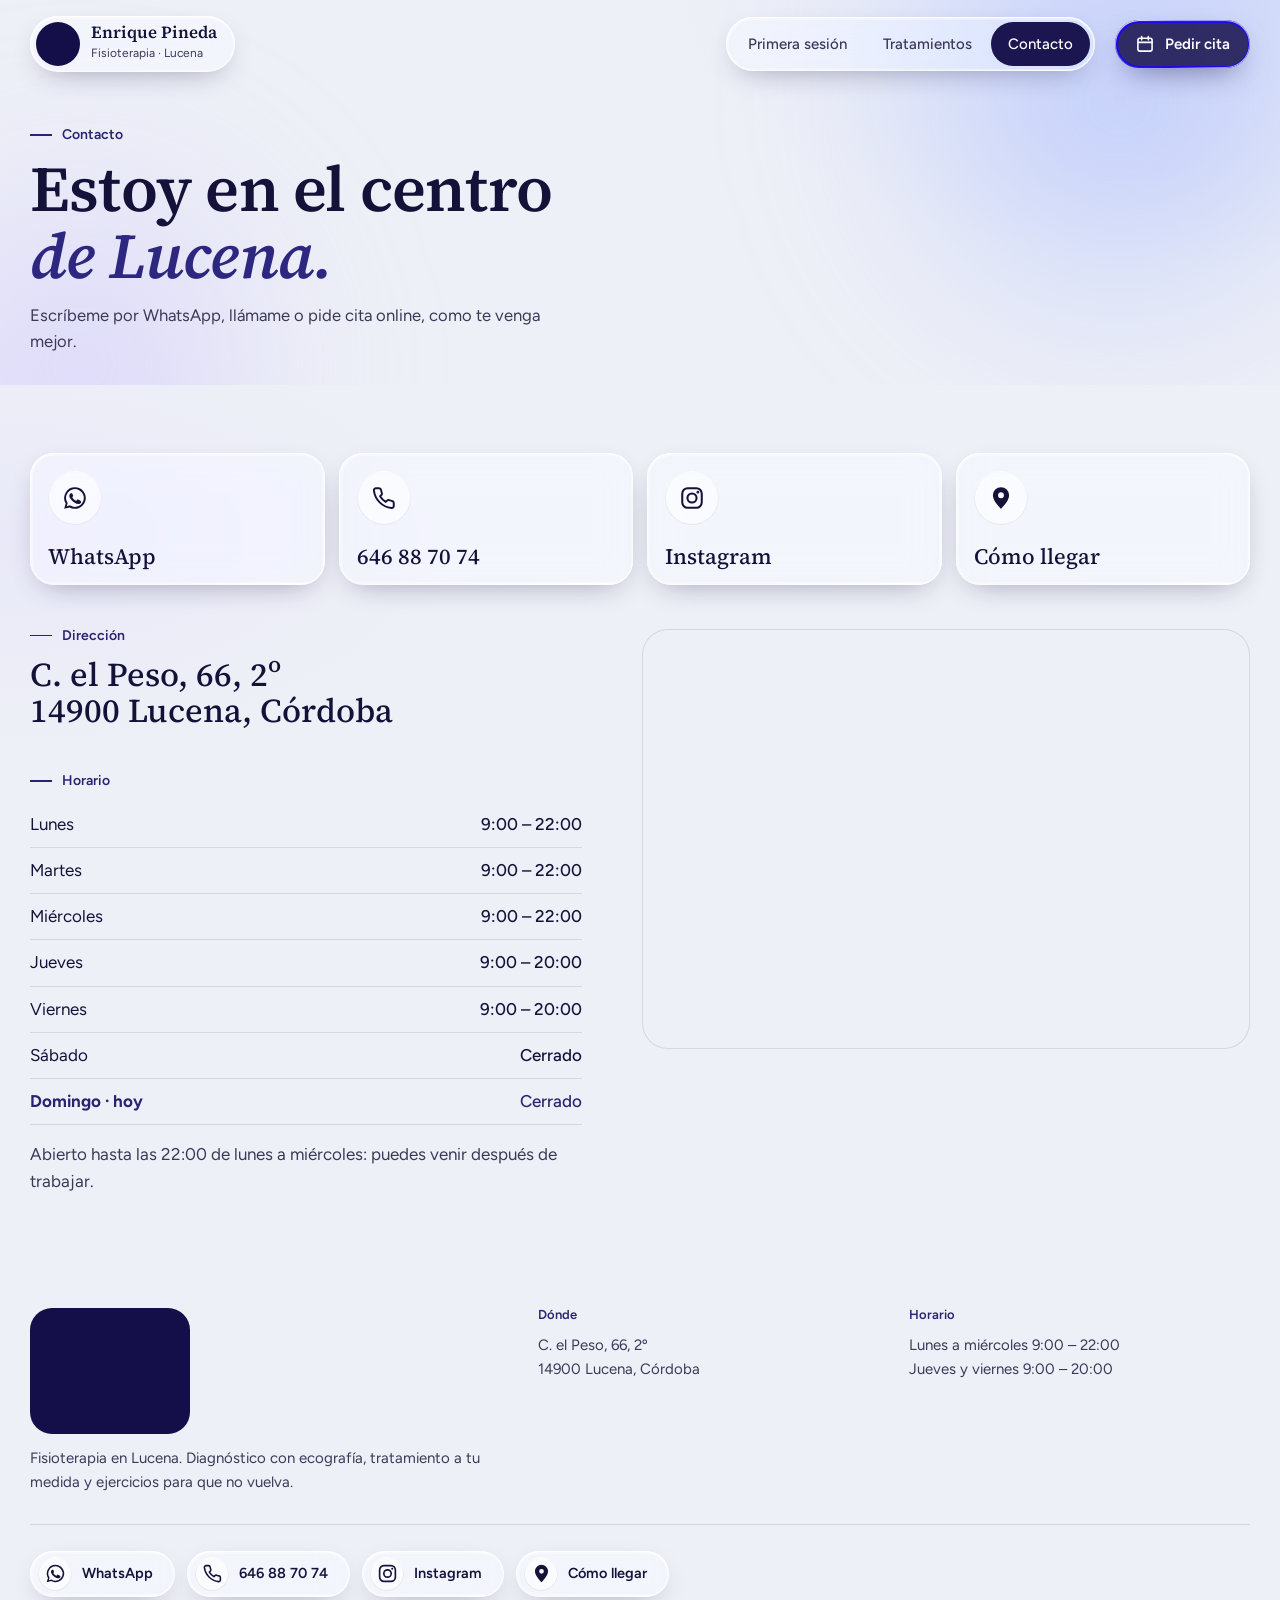
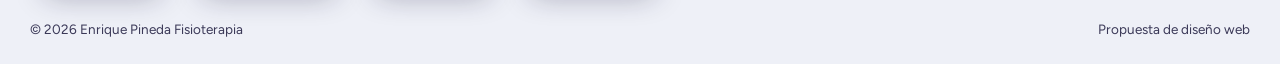
==== commit 7a1e3e0c: "Primera sesión como un vídeo que avanza con el scroll; arregla la cabecera fija Co-Authored-By: Clau" ====
--- a/contacto.html
+++ b/contacto.html
@@ -2,16 +2,16 @@
 <title>Contacto · Enrique Pineda Fisioterapia, Lucena</title><meta name="description" content="C. el Peso 66, 2º, Lucena. Teléfono y WhatsApp 646 88 70 74. De lunes a miércoles hasta las 22:00."><meta name="theme-color" content="#F3F4F9">
 <meta property="og:title" content="Contacto · Enrique Pineda Fisioterapia, Lucena"><meta property="og:description" content="C. el Peso 66, 2º, Lucena. Teléfono y WhatsApp 646 88 70 74. De lunes a miércoles hasta las 22:00.">
 <link rel="preconnect" href="https://fonts.googleapis.com"><link rel="preconnect" href="https://fonts.gstatic.com" crossorigin>
-<link href="https://fonts.googleapis.com/css2?family=Source+Serif+4:ital,opsz,wght@0,8..60,400..700;1,8..60,400..600&family=Figtree:wght@400;500;600;700&display=swap" rel="stylesheet"><link rel="stylesheet" href="styles.css?v=9">
+<link href="https://fonts.googleapis.com/css2?family=Source+Serif+4:ital,opsz,wght@0,8..60,400..700;1,8..60,400..600&family=Figtree:wght@400;500;600;700&display=swap" rel="stylesheet"><link rel="stylesheet" href="styles.css?v=11">
 <link rel="icon" href="data:image/svg+xml,%3Csvg xmlns='http://www.w3.org/2000/svg' viewBox='0 0 32 32'%3E%3Crect width='32' height='32' rx='8' fill='%231B1550'/%3E%3Ctext x='16' y='22' font-family='Georgia' font-size='15' text-anchor='middle' fill='white'%3EEP%3C/text%3E%3C/svg%3E">
 </head><body class="p-contacto">
 <header class="top"><div class="wrap tin">
- <a class="logo vidrio" href="index.html?v=5" aria-label="Enrique Pineda Fisioterapia, inicio"><span class="lg-m"><img src="https://lh3.googleusercontent.com/gps-cs-s/ANWiy9TDPPx5HN5voLu350yyLnsIli0tbsr5EGFkxHIJ2i8C45ZOpgxBuerLYftpqGaePZYivNSWUARKgz8eI27tW5CN52xgbGE5AcU-4WLko_1ixAPlxbzzcXPRCS9EcOjyDguggU-z=w600-k-no" alt="" width="143" height="254"></span><span class="lg-t"><b>Enrique Pineda</b><small>Fisioterapia · Lucena</small></span></a>
- <nav class="nav vidrio" aria-label="Principal"><a href="primera-sesion.html?v=5">Primera sesión</a><a href="tratamientos.html?v=5">Tratamientos</a><a href="contacto.html?v=5" aria-current="page">Contacto</a></nav>
- <a class="btn pri hcta vidrio" href="reservar.html?v=5"><svg viewBox="0 0 24 24" aria-hidden="true"><g fill="none" stroke="currentColor" stroke-width="1.9" stroke-linecap="round"><rect x="3.5" y="5" width="17" height="15.5" rx="2.5"/><path d="M3.5 10h17M8 3v4M16 3v4"/></g></svg> Pedir cita</a>
+ <a class="logo vidrio" href="index.html?v=11" aria-label="Enrique Pineda Fisioterapia, inicio"><span class="lg-m"><img src="https://lh3.googleusercontent.com/gps-cs-s/ANWiy9TDPPx5HN5voLu350yyLnsIli0tbsr5EGFkxHIJ2i8C45ZOpgxBuerLYftpqGaePZYivNSWUARKgz8eI27tW5CN52xgbGE5AcU-4WLko_1ixAPlxbzzcXPRCS9EcOjyDguggU-z=w600-k-no" alt="" width="143" height="254"></span><span class="lg-t"><b>Enrique Pineda</b><small>Fisioterapia · Lucena</small></span></a>
+ <nav class="nav vidrio" aria-label="Principal"><a href="primera-sesion.html?v=11">Primera sesión</a><a href="tratamientos.html?v=11">Tratamientos</a><a href="contacto.html?v=11" aria-current="page">Contacto</a></nav>
+ <a class="btn pri hcta vidrio" href="reservar.html?v=11"><svg viewBox="0 0 24 24" aria-hidden="true"><g fill="none" stroke="currentColor" stroke-width="1.9" stroke-linecap="round"><rect x="3.5" y="5" width="17" height="15.5" rx="2.5"/><path d="M3.5 10h17M8 3v4M16 3v4"/></g></svg> Pedir cita</a>
  <button class="burger vidrio" aria-label="Abrir menú" aria-expanded="false" aria-controls="mm"><i></i><i></i></button>
 </div></header>
-<div class="mm" id="mm" aria-hidden="true"><a class="ml" href="primera-sesion.html?v=5">Primera sesión</a><a class="ml" href="tratamientos.html?v=5">Tratamientos</a><a class="ml" href="contacto.html?v=5" aria-current="page">Contacto</a><a class="btn pri" href="reservar.html?v=5">Pedir cita</a></div>
+<div class="mm" id="mm" aria-hidden="true"><a class="ml" href="primera-sesion.html?v=11">Primera sesión</a><a class="ml" href="tratamientos.html?v=11">Tratamientos</a><a class="ml" href="contacto.html?v=11" aria-current="page">Contacto</a><a class="btn pri" href="reservar.html?v=11">Pedir cita</a></div>
 <main>
 <section class="ph"><div class="capas" aria-hidden="true"><i></i><i></i></div><div class="wrap">
  <p class="kick rv">Contacto</p><h1 class="rv">Estoy en el centro<br><em>de Lucena.</em></h1>
@@ -32,7 +32,7 @@
 </main>
 <footer class="pie"><div class="wrap">
  <div class="pie-g">
-  <div><a class="logo-full" href="index.html?v=5" aria-label="Enrique Pineda Fisioterapia, inicio"><img src="https://lh3.googleusercontent.com/gps-cs-s/ANWiy9TDPPx5HN5voLu350yyLnsIli0tbsr5EGFkxHIJ2i8C45ZOpgxBuerLYftpqGaePZYivNSWUARKgz8eI27tW5CN52xgbGE5AcU-4WLko_1ixAPlxbzzcXPRCS9EcOjyDguggU-z=w600-k-no" alt="Logotipo de Enrique Pineda Fisioterapia" width="480" height="848"></a><p>Fisioterapia en Lucena. Diagnóstico con ecografía, tratamiento a tu medida y ejercicios para que no vuelva.</p></div>
+  <div><a class="logo-full" href="index.html?v=11" aria-label="Enrique Pineda Fisioterapia, inicio"><img src="https://lh3.googleusercontent.com/gps-cs-s/ANWiy9TDPPx5HN5voLu350yyLnsIli0tbsr5EGFkxHIJ2i8C45ZOpgxBuerLYftpqGaePZYivNSWUARKgz8eI27tW5CN52xgbGE5AcU-4WLko_1ixAPlxbzzcXPRCS9EcOjyDguggU-z=w600-k-no" alt="Logotipo de Enrique Pineda Fisioterapia" width="480" height="848"></a><p>Fisioterapia en Lucena. Diagnóstico con ecografía, tratamiento a tu medida y ejercicios para que no vuelva.</p></div>
   <div><h4>Dónde</h4><p><a href="https://www.google.com/maps/search/?api=1&query=Enrique+Pineda+Fisioterapia+Lucena" target="_blank" rel="noopener">C. el Peso, 66, 2º<br>14900 Lucena, Córdoba</a></p></div>
   <div><h4>Horario</h4><p>Lunes a miércoles 9:00 – 22:00<br>Jueves y viernes 9:00 – 20:00</p></div>
  </div>
@@ -40,4 +40,4 @@
  <div class="pie-b"><span>© 2026 Enrique Pineda Fisioterapia</span><span>Propuesta de diseño web</span></div>
 </div></footer>
 <script>window.EP_HOURS=[[["9:00", "22:00"]], [["9:00", "22:00"]], [["9:00", "22:00"]], [["9:00", "20:00"]], [["9:00", "20:00"]], [], []];window.EP_WA="https://wa.me/34646887074";</script>
-<script src="app.js?v=5"></script></body></html>+<script src="app.js?v=11"></script></body></html>
--- a/styles.css
+++ b/styles.css
@@ -439,3 +439,80 @@
 h1,h2,h3,.lg-t b,.cita blockquote,.tl-q blockquote,.tc blockquote,.op blockquote,.nota b,.dg b,.dir,.redes.grande .rd,.tk-dia b,.tk-hora,.days b,.bf legend{font-optical-sizing:none;font-variation-settings:"opsz" 16}
 h1,h2,h3{font-weight:600;letter-spacing:-.012em}
 h1 em,h2 em{font-weight:600;color:#2E2780}
+
+/* ===== primera sesión como un vídeo que avanza con el scroll ===== */
+.vid{position:relative;height:560vh}
+.vd-stage{position:sticky;top:0;height:100vh;overflow:hidden;display:flex;align-items:center}
+.vd-g{display:grid;grid-template-columns:1fr 1fr;gap:64px;align-items:center;padding-top:50px}
+.vd-t{position:relative}
+.vd-prog{position:relative;width:56px;height:56px;margin-bottom:22px;display:flex;align-items:center;justify-content:center;font-family:var(--s)}
+.vd-prog svg{position:absolute;inset:0;transform:rotate(-90deg)}
+.vd-prog circle{fill:none;stroke:var(--linea);stroke-width:3}
+.vd-prog .vd-arc{stroke:var(--marino);stroke-linecap:round;stroke-dasharray:119.4;stroke-dashoffset:119.4}
+.vd-prog b{font-size:22px;font-weight:600}.vd-prog span{font-size:13px;color:var(--tinta2);margin-top:6px}
+.vd-pasos{list-style:none;position:relative;min-height:380px}
+.vd-pasos li{position:absolute;inset:0 0 auto 0;will-change:transform,opacity}
+.vd-pasos h2{font-size:clamp(32px,3.4vw,50px);margin-bottom:12px}
+.vd-pasos p:not(.tl-k){font-size:17.5px;color:var(--tinta2);max-width:28em}
+.vd-pasos blockquote{margin-top:20px;padding:16px 20px;border-radius:16px;background:var(--blanco);box-shadow:inset 3px 0 0 var(--marino),0 20px 30px -28px rgba(21,18,58,.5);font:italic 600 18px/1.4 var(--s);font-variation-settings:"opsz" 16;max-width:30em}
+.vd-pasos cite{display:block;font:500 13px/1 var(--b);font-style:normal;color:var(--tinta2);margin-top:8px}
+.vd-v{position:relative;height:min(520px,68vh)}
+.esc{position:absolute;inset:0;margin:auto;width:min(440px,100%);height:fit-content;max-height:100%;will-change:transform,opacity}
+.sc-ej{position:absolute;right:14px;top:-12px;padding:4px 10px;border-radius:999px;background:var(--blanco);box-shadow:inset 0 0 0 1px var(--linea);font-size:11.5px;font-weight:600;color:var(--tinta2)}
+[data-at]{opacity:0;transform:translateY(12px) scale(.98);transition:opacity .45s var(--ease),transform .55s var(--ease)}
+[data-at].on{opacity:1;transform:none}
+/* escena 1: conversación */
+.sc-chat{padding:20px;border-radius:28px;background:var(--blanco);box-shadow:inset 0 0 0 1px var(--linea),0 40px 70px -40px rgba(21,18,58,.5);display:flex;flex-direction:column;gap:10px}
+.ph-top{display:flex;align-items:center;gap:12px;padding-bottom:14px;border-bottom:1px solid var(--linea);margin-bottom:6px}
+.ph-av{display:grid;place-items:center;width:40px;height:40px;border-radius:50%;background:var(--marino);color:#fff;font:600 14px/1 var(--s)}
+.ph-top b{display:block;font-size:15px}.ph-top small{color:var(--tinta2);font-size:12.5px}
+.bub{max-width:82%;padding:11px 15px;border-radius:18px;font-size:15px;line-height:1.4}
+.bub.tu{align-self:flex-end;background:var(--marino);color:#fff;border-bottom-right-radius:5px}
+.bub.yo{align-self:flex-start;background:var(--papel);border-bottom-left-radius:5px}
+/* escena 2: ecografía */
+.sc-eco .eco{width:100%}
+/* escena 3: plan de la sesión */
+.sc-plan,.sc-ejer{padding:26px;border-radius:28px;background:var(--blanco);box-shadow:inset 0 0 0 1px var(--linea),0 40px 70px -40px rgba(21,18,58,.5)}
+.sc-h{font:600 24px/1.1 var(--s);font-variation-settings:"opsz" 16;margin-bottom:18px}
+.pl{display:grid;grid-template-columns:1fr 30px;grid-template-rows:auto auto;gap:8px 12px;align-items:center;padding:14px 0;border-top:1px solid var(--linea)}
+.pl span{font-weight:600}
+.pl i{grid-column:1;height:6px;border-radius:6px;background:var(--hielo);overflow:hidden}
+.pl i b{display:block;height:100%;width:0;background:var(--marino);transition:width .8s var(--ease)}
+.pl.on i b{width:100%}
+.pl em{grid-column:2;grid-row:1/3;display:grid;place-items:center;width:30px;height:30px;border-radius:50%;font-style:normal;color:#fff;background:var(--linea);transition:background .4s .5s}
+.pl.on em{background:#22A06B}
+/* escena 4: ejercicios */
+.sem{display:flex;gap:8px;margin-bottom:16px}
+.sem span{flex:1;position:relative;display:grid;place-items:center;height:52px;border-radius:14px;background:var(--papel);font-weight:700}
+.sem i{position:absolute;right:4px;top:3px;font-style:normal;font-size:11px;color:#22A06B}
+.sem span.on{background:var(--marino);color:#fff}
+.ej{display:flex;justify-content:space-between;align-items:center;padding:13px 16px;border-radius:14px;background:var(--papel);margin-top:8px}
+.ej b{font-weight:600}.ej small{color:var(--tinta2)}
+/* escena 5: llamada */
+.tel{margin:auto;width:290px;padding:34px 22px 24px;border-radius:44px;background:linear-gradient(170deg,#241C6E,#130E42);color:#fff;text-align:center;box-shadow:0 0 0 8px #0d0a2e,0 50px 80px -40px rgba(21,18,58,.8);display:flex;flex-direction:column;align-items:center;gap:6px}
+.tel-ring{position:relative;width:92px;height:92px;margin-bottom:14px}
+.tel-ring span{position:absolute;inset:0;display:grid;place-items:center;border-radius:50%;background:#fff;color:var(--marino);font:600 28px/1 var(--s)}
+.tel-ring i{position:absolute;inset:0;border-radius:50%;border:2px solid var(--luz);animation:onda 2s ease-out infinite}
+.tel-ring i+i{animation-delay:1s}
+@keyframes onda{to{transform:scale(1.7);opacity:0}}
+.tel b{font-size:19px}.tel small{color:rgba(255,255,255,.65);margin-bottom:16px}
+.tel .bub{text-align:left;max-width:90%}
+.tel .bub.yo{background:rgba(255,255,255,.12);color:#fff;align-self:flex-start}
+.tel .bub.tu{background:var(--luz);color:var(--marino);align-self:flex-end}
+@media(max-width:1000px){
+ .vid{height:520vh}
+ .vd-g{grid-template-columns:1fr;gap:14px;padding-top:86px;align-content:center}
+ .vd-v{order:-1;height:42vh}
+ .esc{transform-origin:center;width:min(360px,100%)}
+ .vd-prog{display:none}
+ .vd-pasos{min-height:300px}
+ .vd-pasos h2{font-size:clamp(26px,7vw,40px)}
+ .vd-pasos p:not(.tl-k){font-size:15.5px}
+ .vd-pasos blockquote{margin-top:12px;padding:12px 14px;font-size:15.5px}
+ .sc-chat,.sc-plan,.sc-ejer{padding:16px;border-radius:22px}
+ .bub{font-size:13.5px;padding:9px 12px}
+ .tel{width:230px;padding:24px 16px 18px}.tel-ring{width:70px;height:70px}
+ .sc-h{font-size:20px;margin-bottom:10px}
+ .pl{padding:10px 0}.sem span{height:42px}.ej{padding:10px 12px}
+}
+@media(prefers-reduced-motion:reduce){.vid{height:auto}.vd-stage{position:relative;height:auto;padding:60px 0}.vd-pasos li,.esc{position:relative;opacity:1!important}[data-at]{opacity:1;transform:none}}
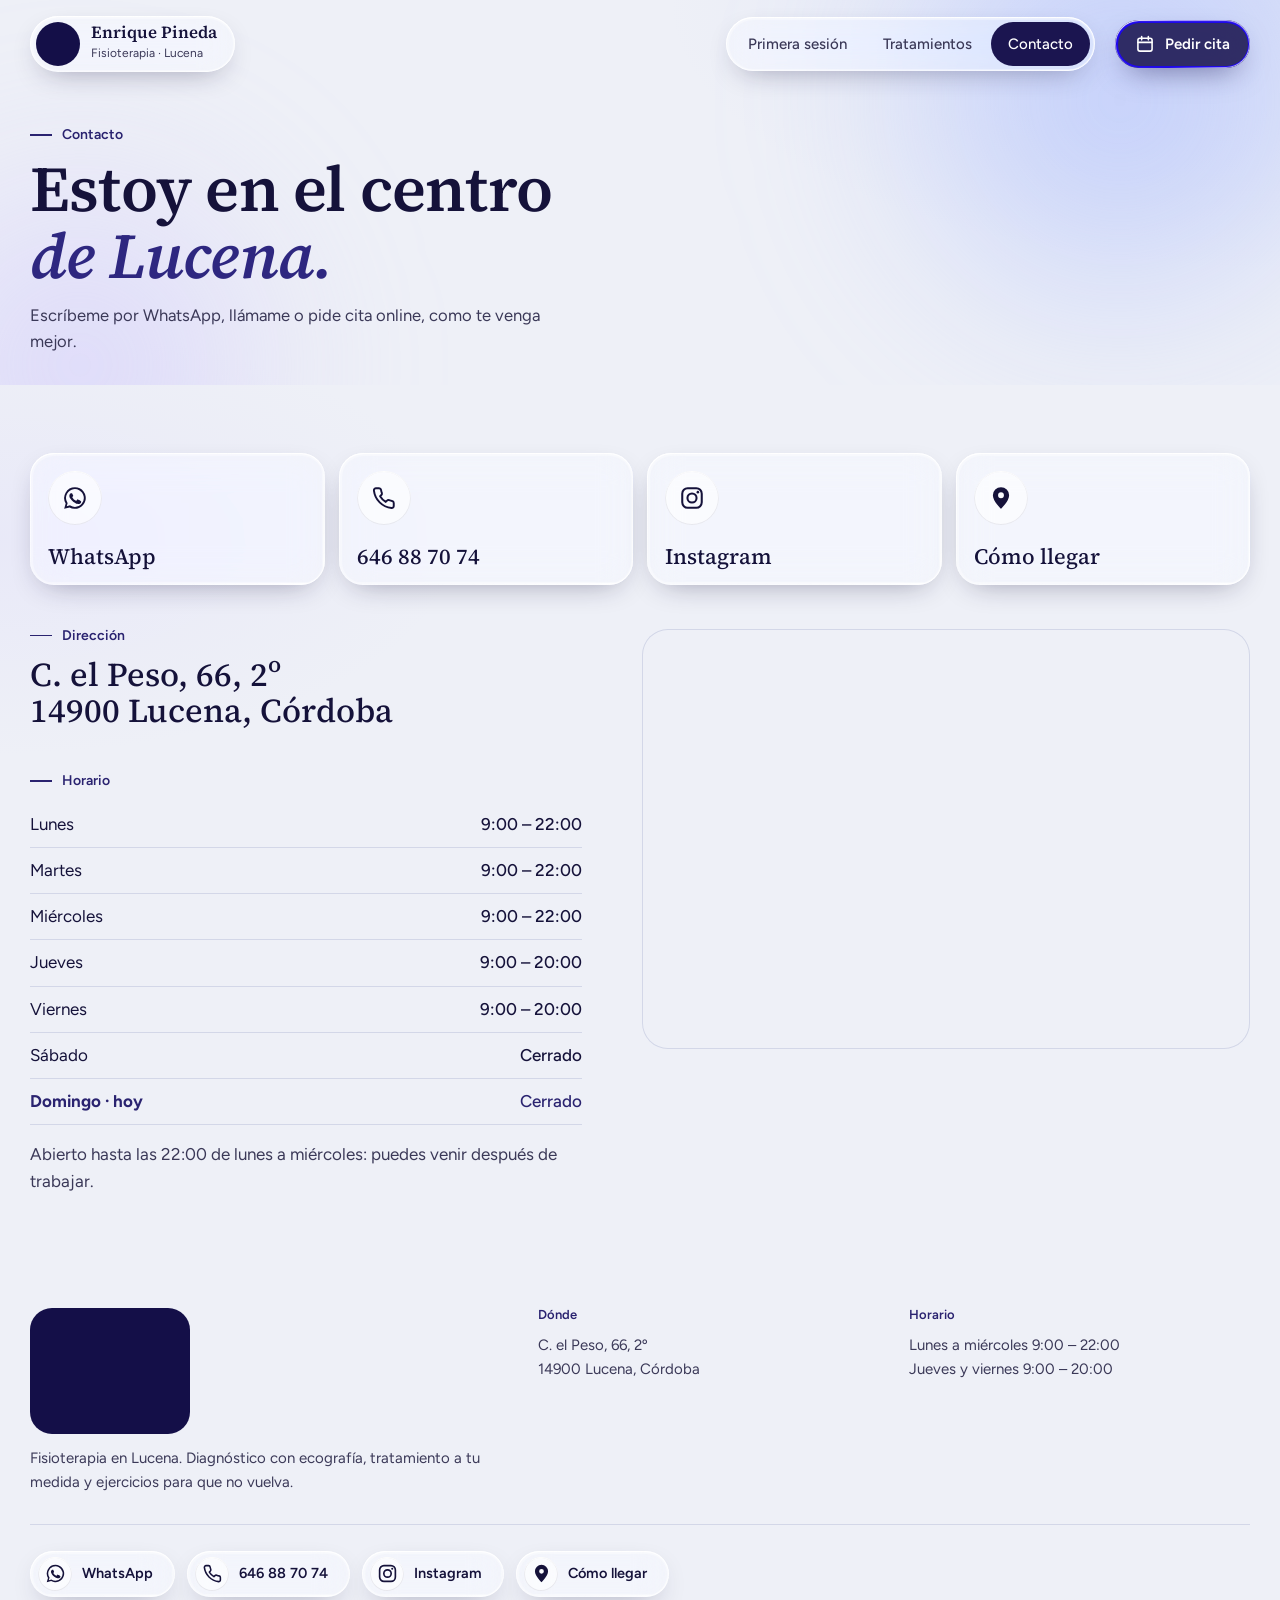
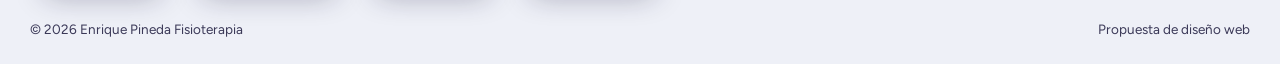
==== commit 79f8183f: "Vista previa al compartir, ecografía interactiva, demo del panel y cartel con QR Co-Authored-By: Cla" ====
--- a/contacto.html
+++ b/contacto.html
@@ -1,8 +1,9 @@
 <!doctype html><html lang="es"><head><meta charset="utf-8"><meta name="viewport" content="width=device-width,initial-scale=1">
 <title>Contacto · Enrique Pineda Fisioterapia, Lucena</title><meta name="description" content="C. el Peso 66, 2º, Lucena. Teléfono y WhatsApp 646 88 70 74. De lunes a miércoles hasta las 22:00."><meta name="theme-color" content="#F3F4F9">
 <meta property="og:title" content="Contacto · Enrique Pineda Fisioterapia, Lucena"><meta property="og:description" content="C. el Peso 66, 2º, Lucena. Teléfono y WhatsApp 646 88 70 74. De lunes a miércoles hasta las 22:00.">
+<meta property="og:type" content="website"><meta property="og:image" content="https://miiguelcamus.github.io/enrique-pineda/og.jpg"><meta property="og:image:width" content="1200"><meta property="og:image:height" content="630"><meta name="twitter:card" content="summary_large_image">
 <link rel="preconnect" href="https://fonts.googleapis.com"><link rel="preconnect" href="https://fonts.gstatic.com" crossorigin>
-<link href="https://fonts.googleapis.com/css2?family=Source+Serif+4:ital,opsz,wght@0,8..60,400..700;1,8..60,400..600&family=Figtree:wght@400;500;600;700&display=swap" rel="stylesheet"><link rel="stylesheet" href="styles.css?v=11">
+<link href="https://fonts.googleapis.com/css2?family=Source+Serif+4:ital,opsz,wght@0,8..60,400..700;1,8..60,400..600&family=Figtree:wght@400;500;600;700&display=swap" rel="stylesheet"><link rel="stylesheet" href="styles.css?v=12">
 <link rel="icon" href="data:image/svg+xml,%3Csvg xmlns='http://www.w3.org/2000/svg' viewBox='0 0 32 32'%3E%3Crect width='32' height='32' rx='8' fill='%231B1550'/%3E%3Ctext x='16' y='22' font-family='Georgia' font-size='15' text-anchor='middle' fill='white'%3EEP%3C/text%3E%3C/svg%3E">
 </head><body class="p-contacto">
 <header class="top"><div class="wrap tin">
@@ -40,4 +41,4 @@
  <div class="pie-b"><span>© 2026 Enrique Pineda Fisioterapia</span><span>Propuesta de diseño web</span></div>
 </div></footer>
 <script>window.EP_HOURS=[[["9:00", "22:00"]], [["9:00", "22:00"]], [["9:00", "22:00"]], [["9:00", "20:00"]], [["9:00", "20:00"]], [], []];window.EP_WA="https://wa.me/34646887074";</script>
-<script src="app.js?v=11"></script></body></html>+<script src="app.js?v=12"></script></body></html>
--- a/styles.css
+++ b/styles.css
@@ -516,3 +516,91 @@
  .pl{padding:10px 0}.sem span{height:42px}.ej{padding:10px 12px}
 }
 @media(prefers-reduced-motion:reduce){.vid{height:auto}.vd-stage{position:relative;height:auto;padding:60px 0}.vd-pasos li,.esc{position:relative;opacity:1!important}[data-at]{opacity:1;transform:none}}
+
+/* ===== ecografía interactiva ===== */
+.hero .eco-pan{cursor:crosshair;touch-action:pan-y}
+.eco-lupa{fill:rgba(220,228,255,.22);filter:blur(7px);opacity:0;transition:opacity .4s}
+.eco.manual .eco-lupa{opacity:1}
+.eco.manual .eco-barrido{animation:none}
+.eco.manual .eco-barrido,.eco.manual .eco-diana{transition:transform .12s linear}
+.eco-hint{display:flex;align-items:center;gap:8px;justify-content:flex-end;margin-top:12px;font-size:13.5px;font-weight:600;color:var(--tinta2)}
+.eco-hint::before{content:"";width:8px;height:8px;border-radius:50%;background:var(--luz);box-shadow:0 0 0 0 rgba(157,178,255,.7);animation:hint 1.8s infinite}
+@keyframes hint{70%{box-shadow:0 0 0 8px rgba(157,178,255,0)}}
+.h-mov{display:none}
+@media(hover:none){.h-desk{display:none}.h-mov{display:inline}}
+.hfig .cita{bottom:10px}
+
+/* ===== demo del panel privado ===== */
+.p-panel{background:var(--papel)}
+.pn{display:grid;grid-template-columns:250px 1fr;min-height:100vh}
+.pn-side{position:sticky;top:0;height:100vh;display:flex;flex-direction:column;gap:26px;padding:22px 18px;background:var(--blanco);border-right:1px solid var(--linea)}
+.pn-nav{display:grid;gap:4px}
+.pn-nav button{text-align:left;padding:12px 14px;border:0;border-radius:12px;background:transparent;font:600 15px var(--b);color:var(--tinta2);cursor:pointer;transition:.2s}
+.pn-nav button:hover{background:var(--papel);color:var(--tinta)}
+.pn-nav button.on{background:var(--marino);color:#fff}
+.pn-demo{margin-top:auto;padding:14px;border-radius:14px;background:#FFF5D6;font-size:13px;line-height:1.45;display:grid;gap:4px}
+.pn-demo b{color:#7A5200}
+.pn-main{padding:26px 34px 60px;min-width:0}
+.pn-top{display:flex;justify-content:space-between;align-items:flex-end;gap:20px;margin-bottom:24px}
+.pn-hola{font-size:14px;color:var(--tinta2)}
+.pn-top h1{font-size:clamp(28px,3vw,40px)}
+.pn-tab{display:none}.pn-tab.on{display:block;animation:entra .4s var(--ease)}
+@keyframes entra{from{opacity:0;transform:translateY(8px)}}
+.kpis{display:grid;grid-template-columns:repeat(4,1fr);gap:14px;margin-bottom:16px}
+.kpi{padding:18px 20px;border-radius:18px;background:var(--blanco);box-shadow:inset 0 0 0 1px var(--linea);display:grid;gap:4px}
+.kpi small{font-size:13px;color:var(--tinta2);font-weight:600}
+.kpi b{font:600 34px/1 var(--s);font-variation-settings:"opsz" 16}
+.kpi span{font-size:12.5px;color:var(--tinta2)}
+.kpi-g{background:var(--marino);color:#fff;box-shadow:none}.kpi-g small,.kpi-g span{color:rgba(255,255,255,.7)}
+.pn-card{padding:22px;border-radius:20px;background:var(--blanco);box-shadow:inset 0 0 0 1px var(--linea)}
+.pn-ch{display:flex;justify-content:space-between;align-items:center;gap:12px;margin-bottom:14px}
+.pn-ch h2{font-size:24px}
+.pn-ej{padding:4px 10px;border-radius:999px;background:#FFF5D6;color:#7A5200;font-size:11.5px;font-weight:700}
+.citas{list-style:none}
+.citas li{display:grid;grid-template-columns:64px 1fr auto auto 40px;gap:14px;align-items:center;padding:13px 0;border-top:1px solid var(--linea)}
+.citas time{font:600 18px var(--s);font-variation-settings:"opsz" 16}
+.citas small{display:block;color:var(--tinta2);font-size:13.5px}
+.citas .est{font-size:12.5px;font-weight:700;padding:5px 10px;border-radius:999px;background:#E3F6EC;color:#13784A}
+.citas li.pend .est{background:#FFF1D6;color:#8A5A00}
+.btn-c{height:36px;padding:0 14px;border-radius:999px;border:0;background:var(--marino);color:#fff;font:600 13.5px var(--b);cursor:pointer;transition:.25s}
+.citas li.ok .btn-c{display:none}
+.citas li{grid-template-columns:64px 1fr auto auto 40px}
+.wa-i{display:grid;place-items:center;width:36px;height:36px;border-radius:50%;background:#E7F8EE;color:#1DA851}.wa-i svg{width:18px;height:18px}
+.ag{overflow-x:auto}
+.ag-h,.ag-b{display:grid;grid-template-columns:52px repeat(5,minmax(110px,1fr));gap:6px;min-width:640px}
+.ag-h span{font-size:13px;font-weight:700;color:var(--tinta2);padding-bottom:8px}
+.ag-hrs{display:grid;grid-template-rows:repeat(13,46px);font-size:11.5px;color:var(--tinta2)}
+.ag-col{position:relative;height:calc(13*46px);border-radius:12px;background:repeating-linear-gradient(var(--papel) 0 45px,var(--linea) 45px 46px)}
+.ag-col i{position:absolute;left:4px;right:4px;top:calc(var(--t)*46px + 2px);height:calc(var(--d)*46px - 4px);padding:5px 8px;border-radius:9px;background:var(--marino);color:#fff;font:600 12px/1.25 var(--b);font-style:normal;overflow:hidden}
+.ag-col i b{display:block;font-size:11px;opacity:.7}
+.pn-bus{height:40px;padding:0 14px;border-radius:999px;border:0;box-shadow:inset 0 0 0 1.5px var(--linea);background:var(--papel);font:inherit;font-size:14px;min-width:220px}
+.pt{width:100%;border-collapse:collapse;font-size:14.5px}
+.pt th{text-align:left;font-size:12.5px;color:var(--tinta2);font-weight:700;padding:8px 6px;border-bottom:1px solid var(--linea)}
+.pt td{padding:12px 6px;border-bottom:1px solid var(--linea)}
+.pn-nota{font-size:12.5px;color:var(--tinta2);margin-top:12px}
+.st2{display:grid;grid-template-columns:1.2fr 1fr;gap:14px}
+.barras{display:flex;align-items:flex-end;gap:14px;height:240px;padding-top:20px}
+.barras div{flex:1;display:flex;flex-direction:column;align-items:center;gap:6px;height:100%;justify-content:flex-end}
+.barras i{width:100%;height:var(--h);border-radius:10px 10px 4px 4px;background:linear-gradient(var(--marino2),var(--luz));animation:crece .9s var(--ease) both}
+@keyframes crece{from{height:0}}
+.barras b{font-size:13px}.barras span{font-size:12.5px;color:var(--tinta2)}
+.mot{list-style:none;display:grid;gap:14px}
+.mot li{display:grid;grid-template-columns:1fr 48px;gap:6px 10px;align-items:center;font-size:14.5px}
+.mot i{grid-column:1/-1;grid-row:2;height:10px;border-radius:10px;background:var(--hielo);position:relative;overflow:hidden}
+.mot i::after{content:"";position:absolute;inset:0 auto 0 0;width:var(--w);border-radius:10px;background:var(--marino);animation:ancho 1s var(--ease) both}
+@keyframes ancho{from{width:0}}
+.mot b{text-align:right;grid-row:1;grid-column:2}
+@media(max-width:900px){
+ .pn{grid-template-columns:1fr}
+ .pn-side{position:relative;height:auto;flex-direction:row;flex-wrap:wrap;align-items:center;gap:12px;border-right:0;border-bottom:1px solid var(--linea)}
+ .pn-nav{display:flex;overflow-x:auto;width:100%}
+ .pn-nav button{white-space:nowrap}
+ .pn-demo{width:100%;margin-top:0}
+ .pn-main{padding:20px 16px 50px}
+ .kpis{grid-template-columns:1fr 1fr}
+ .citas li{grid-template-columns:54px 1fr auto;row-gap:8px}
+ .citas .est{display:none}.wa-i{display:none}
+ .st2{grid-template-columns:1fr}
+ .pn-top .btn{display:none}
+ .pn-bus{min-width:0;width:50%}
+}
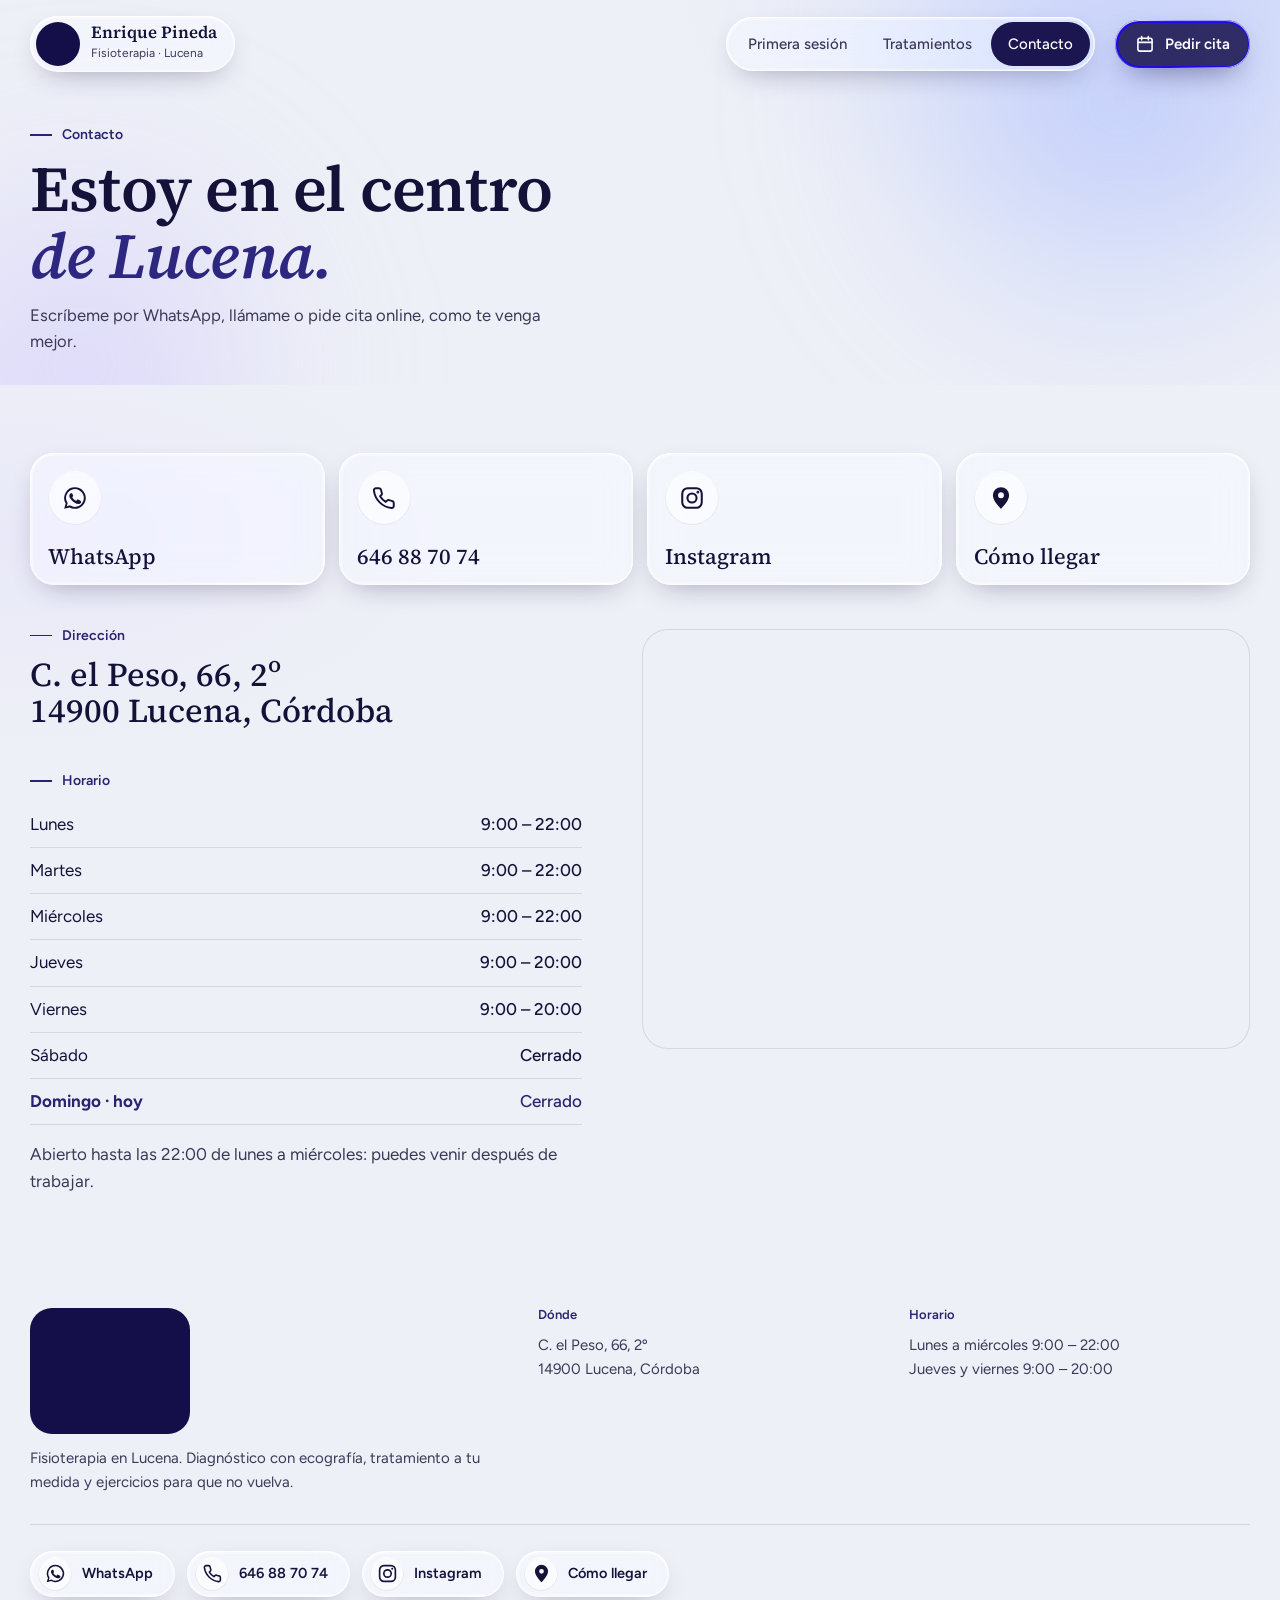
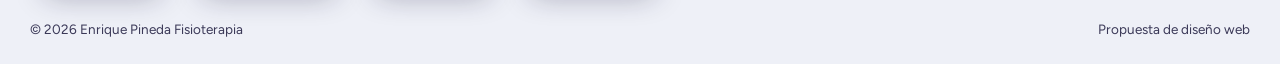
==== commit d85d60a9: "Vista previa al compartir con el logo de Enrique Co-Authored-By: Claude Opus 5.5 <noreply@anthropic." ====
--- a/contacto.html
+++ b/contacto.html
@@ -1,9 +1,9 @@
 <!doctype html><html lang="es"><head><meta charset="utf-8"><meta name="viewport" content="width=device-width,initial-scale=1">
 <title>Contacto · Enrique Pineda Fisioterapia, Lucena</title><meta name="description" content="C. el Peso 66, 2º, Lucena. Teléfono y WhatsApp 646 88 70 74. De lunes a miércoles hasta las 22:00."><meta name="theme-color" content="#F3F4F9">
 <meta property="og:title" content="Contacto · Enrique Pineda Fisioterapia, Lucena"><meta property="og:description" content="C. el Peso 66, 2º, Lucena. Teléfono y WhatsApp 646 88 70 74. De lunes a miércoles hasta las 22:00.">
-<meta property="og:type" content="website"><meta property="og:image" content="https://miiguelcamus.github.io/enrique-pineda/og.jpg"><meta property="og:image:width" content="1200"><meta property="og:image:height" content="630"><meta name="twitter:card" content="summary_large_image">
+<meta property="og:type" content="website"><meta property="og:image" content="https://lh3.googleusercontent.com/gps-cs-s/ANWiy9TDPPx5HN5voLu350yyLnsIli0tbsr5EGFkxHIJ2i8C45ZOpgxBuerLYftpqGaePZYivNSWUARKgz8eI27tW5CN52xgbGE5AcU-4WLko_1ixAPlxbzzcXPRCS9EcOjyDguggU-z=w1200-k-no"><meta name="twitter:card" content="summary">
 <link rel="preconnect" href="https://fonts.googleapis.com"><link rel="preconnect" href="https://fonts.gstatic.com" crossorigin>
-<link href="https://fonts.googleapis.com/css2?family=Source+Serif+4:ital,opsz,wght@0,8..60,400..700;1,8..60,400..600&family=Figtree:wght@400;500;600;700&display=swap" rel="stylesheet"><link rel="stylesheet" href="styles.css?v=12">
+<link href="https://fonts.googleapis.com/css2?family=Source+Serif+4:ital,opsz,wght@0,8..60,400..700;1,8..60,400..600&family=Figtree:wght@400;500;600;700&display=swap" rel="stylesheet"><link rel="stylesheet" href="styles.css?v=13">
 <link rel="icon" href="data:image/svg+xml,%3Csvg xmlns='http://www.w3.org/2000/svg' viewBox='0 0 32 32'%3E%3Crect width='32' height='32' rx='8' fill='%231B1550'/%3E%3Ctext x='16' y='22' font-family='Georgia' font-size='15' text-anchor='middle' fill='white'%3EEP%3C/text%3E%3C/svg%3E">
 </head><body class="p-contacto">
 <header class="top"><div class="wrap tin">
--- a/styles.css
+++ b/styles.css
@@ -563,7 +563,7 @@
 .citas .est{font-size:12.5px;font-weight:700;padding:5px 10px;border-radius:999px;background:#E3F6EC;color:#13784A}
 .citas li.pend .est{background:#FFF1D6;color:#8A5A00}
 .btn-c{height:36px;padding:0 14px;border-radius:999px;border:0;background:var(--marino);color:#fff;font:600 13.5px var(--b);cursor:pointer;transition:.25s}
-.citas li.ok .btn-c{display:none}
+.citas li.ok .btn-c{visibility:hidden}
 .citas li{grid-template-columns:64px 1fr auto auto 40px}
 .wa-i{display:grid;place-items:center;width:36px;height:36px;border-radius:50%;background:#E7F8EE;color:#1DA851}.wa-i svg{width:18px;height:18px}
 .ag{overflow-x:auto}
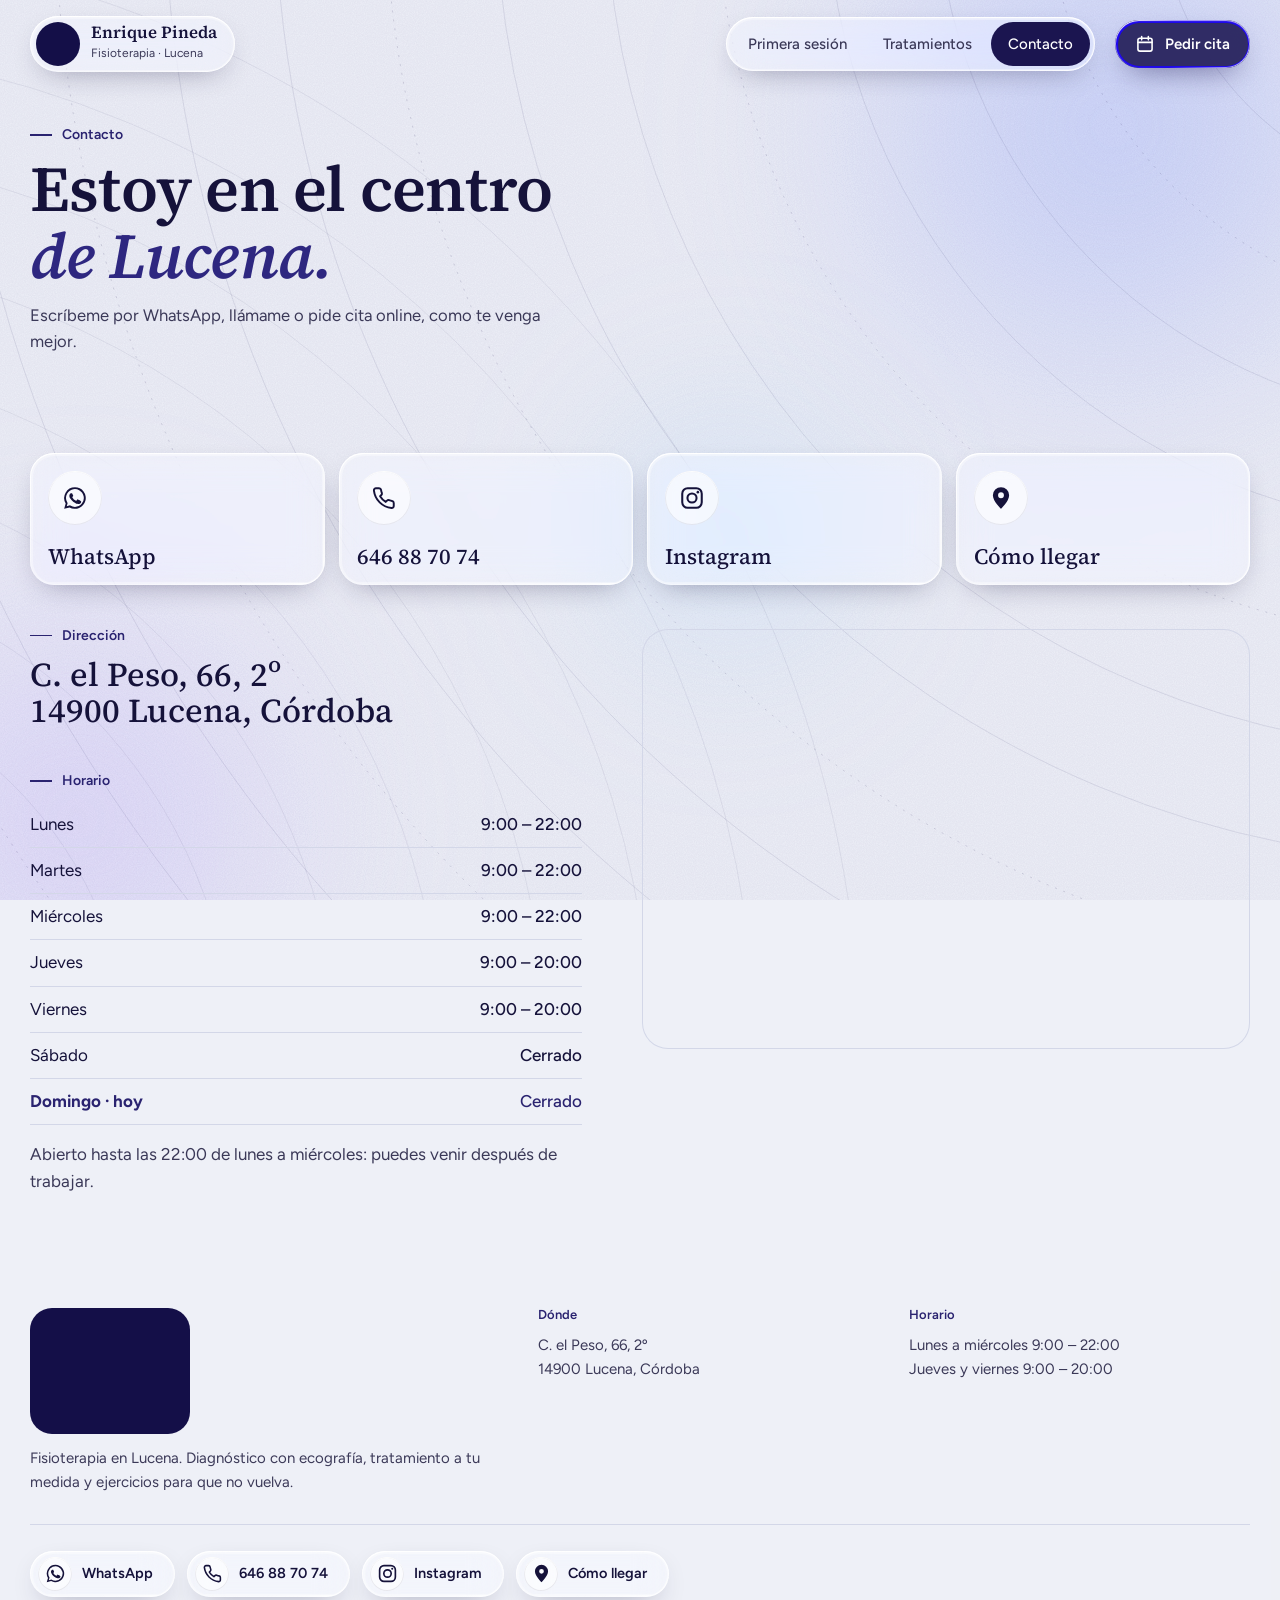
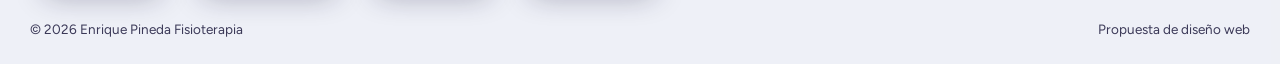
==== commit 90b8926c: "Fondo con capas: arcos de ecógrafo, luces que se mueven, grano y parallax Co-Authored-By: Claude Opu" ====
--- a/contacto.html
+++ b/contacto.html
@@ -3,9 +3,9 @@
 <meta property="og:title" content="Contacto · Enrique Pineda Fisioterapia, Lucena"><meta property="og:description" content="C. el Peso 66, 2º, Lucena. Teléfono y WhatsApp 646 88 70 74. De lunes a miércoles hasta las 22:00.">
 <meta property="og:type" content="website"><meta property="og:image" content="https://lh3.googleusercontent.com/gps-cs-s/ANWiy9TDPPx5HN5voLu350yyLnsIli0tbsr5EGFkxHIJ2i8C45ZOpgxBuerLYftpqGaePZYivNSWUARKgz8eI27tW5CN52xgbGE5AcU-4WLko_1ixAPlxbzzcXPRCS9EcOjyDguggU-z=w1200-k-no"><meta name="twitter:card" content="summary">
 <link rel="preconnect" href="https://fonts.googleapis.com"><link rel="preconnect" href="https://fonts.gstatic.com" crossorigin>
-<link href="https://fonts.googleapis.com/css2?family=Source+Serif+4:ital,opsz,wght@0,8..60,400..700;1,8..60,400..600&family=Figtree:wght@400;500;600;700&display=swap" rel="stylesheet"><link rel="stylesheet" href="styles.css?v=13">
+<link href="https://fonts.googleapis.com/css2?family=Source+Serif+4:ital,opsz,wght@0,8..60,400..700;1,8..60,400..600&family=Figtree:wght@400;500;600;700&display=swap" rel="stylesheet"><link rel="stylesheet" href="styles.css?v=15">
 <link rel="icon" href="data:image/svg+xml,%3Csvg xmlns='http://www.w3.org/2000/svg' viewBox='0 0 32 32'%3E%3Crect width='32' height='32' rx='8' fill='%231B1550'/%3E%3Ctext x='16' y='22' font-family='Georgia' font-size='15' text-anchor='middle' fill='white'%3EEP%3C/text%3E%3C/svg%3E">
-</head><body class="p-contacto">
+</head><body class="p-contacto"><div class="fondo" aria-hidden="true"><i class="fb1"></i><i class="fb2"></i><i class="fb3"></i><svg class="farcos" viewBox="0 0 1440 900" preserveAspectRatio="xMidYMid slice"><g class="a1"><circle cx="1440" cy="-40" r="180"/><circle cx="1440" cy="-40" r="275"/><circle cx="1440" cy="-40" r="370"/><circle cx="1440" cy="-40" r="465"/><circle cx="1440" cy="-40" r="560"/><circle cx="1440" cy="-40" r="655"/><circle cx="1440" cy="-40" r="750"/><circle cx="1440" cy="-40" r="845"/><circle cx="1440" cy="-40" r="940"/><circle cx="1440" cy="-40" r="1035"/><circle cx="1440" cy="-40" r="1130"/><circle cx="1440" cy="-40" r="1225"/><circle cx="1440" cy="-40" r="1320"/><circle cx="1440" cy="-40" r="1415"/><circle cx="1440" cy="-40" r="1510"/><circle cx="1440" cy="-40" r="1605"/></g><g class="a2"><circle cx="-60" cy="980" r="160"/><circle cx="-60" cy="980" r="250"/><circle cx="-60" cy="980" r="340"/><circle cx="-60" cy="980" r="430"/><circle cx="-60" cy="980" r="520"/><circle cx="-60" cy="980" r="610"/><circle cx="-60" cy="980" r="700"/><circle cx="-60" cy="980" r="790"/><circle cx="-60" cy="980" r="880"/><circle cx="-60" cy="980" r="970"/></g></svg><b class="fgrano"></b></div>
 <header class="top"><div class="wrap tin">
  <a class="logo vidrio" href="index.html?v=11" aria-label="Enrique Pineda Fisioterapia, inicio"><span class="lg-m"><img src="https://lh3.googleusercontent.com/gps-cs-s/ANWiy9TDPPx5HN5voLu350yyLnsIli0tbsr5EGFkxHIJ2i8C45ZOpgxBuerLYftpqGaePZYivNSWUARKgz8eI27tW5CN52xgbGE5AcU-4WLko_1ixAPlxbzzcXPRCS9EcOjyDguggU-z=w600-k-no" alt="" width="143" height="254"></span><span class="lg-t"><b>Enrique Pineda</b><small>Fisioterapia · Lucena</small></span></a>
  <nav class="nav vidrio" aria-label="Principal"><a href="primera-sesion.html?v=11">Primera sesión</a><a href="tratamientos.html?v=11">Tratamientos</a><a href="contacto.html?v=11" aria-current="page">Contacto</a></nav>
@@ -41,4 +41,4 @@
  <div class="pie-b"><span>© 2026 Enrique Pineda Fisioterapia</span><span>Propuesta de diseño web</span></div>
 </div></footer>
 <script>window.EP_HOURS=[[["9:00", "22:00"]], [["9:00", "22:00"]], [["9:00", "22:00"]], [["9:00", "20:00"]], [["9:00", "20:00"]], [], []];window.EP_WA="https://wa.me/34646887074";</script>
-<script src="app.js?v=12"></script></body></html>+<script src="app.js?v=14"></script></body></html>
--- a/styles.css
+++ b/styles.css
@@ -604,3 +604,30 @@
  .pn-top .btn{display:none}
  .pn-bus{min-width:0;width:50%}
 }
+
+/* ===== fondo con capas (arcos de ecógrafo, luces y grano) ===== */
+body{background:var(--papel)}
+.fondo{position:fixed;inset:0;z-index:-1;pointer-events:none;overflow:hidden}
+.fondo i{position:absolute;border-radius:50%;filter:blur(80px);will-change:transform}
+.fb1{width:62vw;height:62vw;max-width:900px;max-height:900px;right:-18%;top:-30%;background:radial-gradient(circle,rgba(140,160,255,.42),transparent 64%);animation:fd1 26s ease-in-out infinite alternate}
+.fb2{width:52vw;height:52vw;max-width:760px;max-height:760px;left:-20%;bottom:-28%;background:radial-gradient(circle,rgba(190,170,255,.4),transparent 64%);animation:fd2 32s ease-in-out infinite alternate}
+.fb3{width:30vw;height:30vw;max-width:440px;max-height:440px;left:42%;top:38%;background:radial-gradient(circle,rgba(120,200,255,.22),transparent 66%);animation:fd3 22s ease-in-out infinite alternate}
+@keyframes fd1{to{transform:translate(-8%,10%) scale(1.08)}}
+@keyframes fd2{to{transform:translate(10%,-8%) scale(.94)}}
+@keyframes fd3{to{transform:translate(-30%,18%) scale(1.12)}}
+.farcos{position:absolute;inset:-8% 0;width:100%;height:116%;will-change:transform}
+.farcos circle{fill:none;stroke:var(--marino);stroke-width:1;vector-effect:non-scaling-stroke}
+.farcos .a1 circle{stroke-opacity:.075}
+.farcos .a1 circle:nth-child(3n){stroke-opacity:.12;stroke-dasharray:2 7}
+.farcos .a2 circle{stroke-opacity:.05}
+.fgrano{position:absolute;inset:0;opacity:.32;mix-blend-mode:multiply;background-image:url("data:image/svg+xml,%3Csvg xmlns='http://www.w3.org/2000/svg' width='160' height='160'%3E%3Cfilter id='n'%3E%3CfeTurbulence type='fractalNoise' baseFrequency='.9' numOctaves='2' stitchTiles='stitch'/%3E%3CfeColorMatrix values='0 0 0 0 .1 0 0 0 0 .08 0 0 0 0 .3 0 0 0 .3 0'/%3E%3C/filter%3E%3Crect width='100%25' height='100%25' filter='url(%23n)'/%3E%3C/svg%3E")}
+/* secciones translúcidas para que se vean las capas */
+.explora,.opin{background:rgba(248,249,253,.55);backdrop-filter:blur(2px)}
+.tc,.op,.xc:not(.xc-1),.pn-card{background:rgba(248,249,253,.82)}
+.pie{background:rgba(238,240,247,.6)}
+@media(prefers-reduced-motion:reduce){.fondo i{animation:none}}
+.hero>.capas,.ph>.capas{display:none}
+.farcos .a1 circle{stroke-opacity:.1}
+.farcos .a1 circle:nth-child(3n){stroke-opacity:.16}
+.farcos .a2 circle{stroke-opacity:.07}
+.explora,.opin{background:transparent;backdrop-filter:none;border-top:1px solid rgba(211,215,232,.7)}
